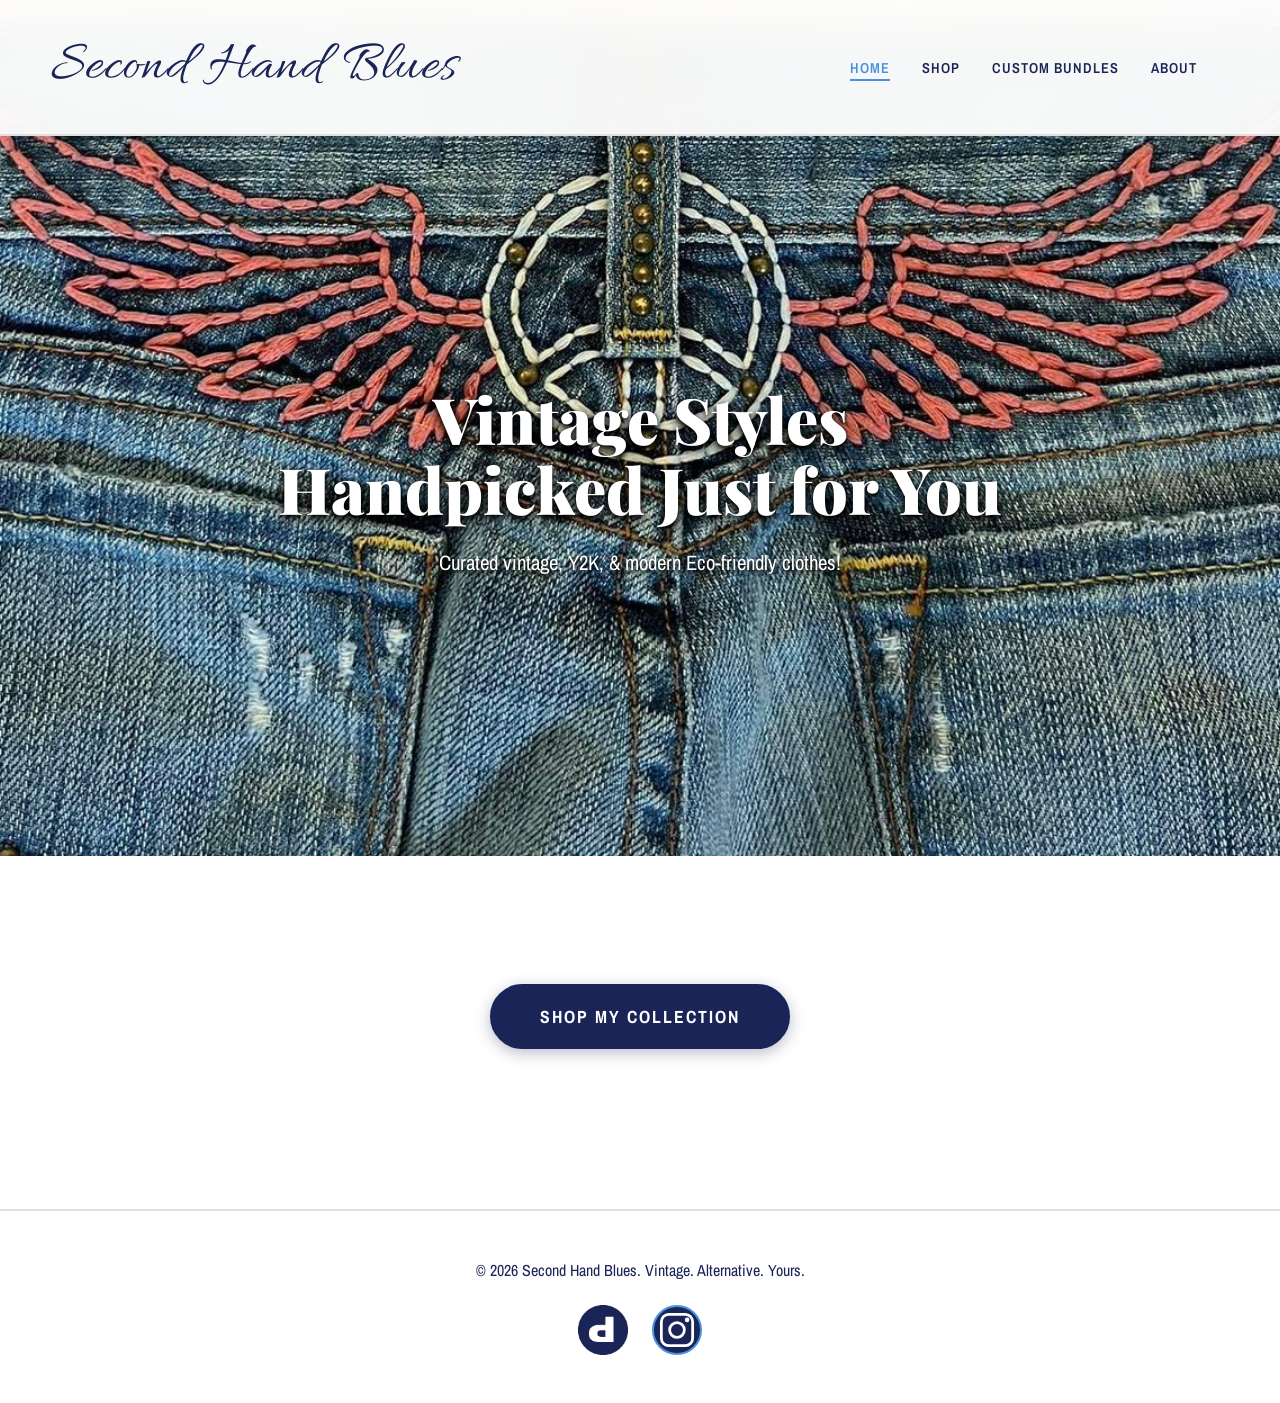
==== index.html @ f8748889 "Add files via upload" ====
<!DOCTYPE html>
<html lang="en">
<head>
    <meta charset="UTF-8">
    <meta name="viewport" content="width=device-width, initial-scale=1.0">
    <title>Second Hand Blues - Vintage Alternative Fashion</title>
    <link rel="preconnect" href="https://fonts.googleapis.com">
    <link rel="preconnect" href="https://fonts.gstatic.com" crossorigin>
    <link href="https://fonts.googleapis.com/css2?family=Playfair+Display:wght@400;700;900&family=Archivo+Narrow:wght@400;500;600&family=Allura&display=swap" rel="stylesheet">
    
    <!-- Shopify Buy Button SDK -->
    <script src="https://sdks.shopifycdn.com/buy-button/latest/buy-button-storefront.min.js"></script>
    
    <style>
        :root {
            --midnight: #0a0e27;
            --deep-blue: #1a2456;
            --electric-blue: #4a90e2;
            --rust: #d4634a;
            --cream: #f5f1e8;
            --silver: #c5c7d0;
            --shadow: rgba(10, 14, 39, 0.4);
        }

        * {
            margin: 0;
            padding: 0;
            box-sizing: border-box;
        }

        body {
            font-family: 'Archivo Narrow', sans-serif;
            background: white;
            color: white;
            overflow-x: hidden;
            position: relative;
        }

        /* Full-page background image */
        body::after {
            content: '';
            position: fixed;
            top: 0;
            left: 0;
            width: 100%;
            height: 100%;
            background-image: url('denim-background.png');
            background-size: cover;
            background-position: center center;
            background-repeat: no-repeat;
            z-index: -2;
        }

        @keyframes float {
            0%, 100% { transform: translate(0, 0); }
            50% { transform: translate(30px, -30px); }
        }

        /* Header */
        header {
            position: relative;
            padding: 2rem 4%;
            border-bottom: 2px solid #e0e0e0;
            background: rgba(255, 255, 255, 0.95);
            backdrop-filter: blur(15px);
            position: sticky;
            top: 0;
            z-index: 1000;
        }

        .header-content {
            max-width: 1400px;
            margin: 0 auto;
            display: flex;
            justify-content: space-between;
            align-items: center;
            gap: 1rem;
        }

        h1 {
            font-family: 'Allura', cursive;
            font-size: 3.5rem;
            font-weight: 400;
            letter-spacing: 1px;
            color: var(--deep-blue);
            animation: fadeInDown 0.8s ease-out;
        }

        h1 a {
            text-decoration: none;
            color: var(--deep-blue);
        }

        @keyframes fadeInDown {
            from {
                opacity: 0;
                transform: translateY(-20px);
            }
            to {
                opacity: 1;
                transform: translateY(0);
            }
        }

        nav {
            display: flex;
            gap: 2rem;
            align-items: center;
        }

        .nav-menu {
            display: flex;
            gap: 2rem;
            list-style: none;
        }

        .nav-menu a {
            color: var(--deep-blue);
            text-decoration: none;
            font-weight: 600;
            text-transform: uppercase;
            letter-spacing: 1px;
            font-size: 0.9rem;
            position: relative;
            transition: color 0.3s ease;
        }

        .nav-menu a::after {
            content: '';
            position: absolute;
            bottom: -4px;
            left: 0;
            width: 0;
            height: 2px;
            background: var(--electric-blue);
            transition: width 0.3s ease;
        }

        .nav-menu a:hover {
            color: var(--electric-blue);
        }

        .nav-menu a:hover::after,
        .nav-menu a.active::after {
            width: 100%;
        }

        .nav-menu a.active {
            color: var(--electric-blue);
        }

        .cart-button {
            background: var(--electric-blue);
            border: none;
            padding: 0.75rem 1.5rem;
            border-radius: 4px;
            color: var(--cream);
            font-weight: 600;
            cursor: pointer;
            position: relative;
            transition: all 0.3s ease;
            font-family: 'Archivo Narrow', sans-serif;
            text-transform: uppercase;
            letter-spacing: 1px;
            font-size: 0.9rem;
        }

        .cart-button:hover {
            background: var(--rust);
            transform: translateY(-2px);
            box-shadow: 0 4px 20px rgba(212, 99, 74, 0.4);
        }

        /* Hero Section */
        .hero {
            padding: 8rem 4%;
            text-align: center;
            position: relative;
            overflow: hidden;
            min-height: 80vh;
            display: flex;
            align-items: center;
            justify-content: center;
        }

        .hero-content {
            position: relative;
            z-index: 1;
            max-width: 800px;
            margin: 0 auto;
        }

        .hero-content *,
        .hero-content h2,
        .hero-content p,
        section.hero *,
        section.hero h2,
        section.hero p,
        #home *,
        #home h2,
        #home p {
            color: white !important;
        }

        .hero h2 {
            font-family: 'Playfair Display', serif;
            font-size: 4rem;
            font-weight: 900;
            line-height: 1.1;
            margin-bottom: 1.5rem;
            animation: fadeInUp 1s ease-out 0.2s both;
            color: white !important;
            text-shadow: 
                0 2px 4px rgba(0, 0, 0, 0.9),
                0 4px 8px rgba(0, 0, 0, 0.7),
                0 8px 16px rgba(0, 0, 0, 0.5);
        }

        .hero p {
            font-size: 1.3rem;
            color: white !important;
            margin-bottom: 2rem;
            animation: fadeInUp 1s ease-out 0.4s both;
            text-shadow: 
                0 2px 4px rgba(0, 0, 0, 0.9),
                0 4px 8px rgba(0, 0, 0, 0.7);
        }

        @keyframes fadeInUp {
            from {
                opacity: 0;
                transform: translateY(30px);
            }
            to {
                opacity: 1;
                transform: translateY(0);
            }
        }

        .depop-link {
            display: inline-block;
            color: var(--electric-blue);
            text-decoration: none;
            font-weight: 600;
            padding: 0.5rem 1rem;
            border: 2px solid var(--electric-blue);
            border-radius: 4px;
            transition: all 0.3s ease;
            animation: fadeInUp 1s ease-out 0.6s both;
        }

        .depop-link:hover {
            background: var(--electric-blue);
            color: var(--midnight);
            transform: scale(1.05);
        }

        /* Shop Collection Button */
        .shop-collection-btn {
            display: inline-block;
            margin-top: 2rem;
            padding: 1.2rem 3rem;
            background: var(--deep-blue);
            color: white !important;
            text-decoration: none;
            font-weight: 700;
            font-size: 1.1rem;
            text-transform: uppercase;
            letter-spacing: 2px;
            border-radius: 50px;
            transition: all 0.4s ease;
            box-shadow: 0 4px 15px rgba(26, 36, 86, 0.3);
            border: 2px solid var(--deep-blue);
        }

        .shop-collection-btn:hover {
            background: var(--rust);
            border-color: var(--rust);
            transform: translateY(-5px) scale(1.05);
            box-shadow: 0 8px 25px rgba(212, 99, 74, 0.5);
            color: white !important;
        }

        .shop-collection-btn:active {
            transform: translateY(-2px) scale(1.02);
        }

        /* CTA Scroll Section */
        .cta-scroll-section {
            background: white;
            padding: 6rem 4%;
            text-align: center;
            color: var(--deep-blue);
            position: relative;
            z-index: 2;
        }

        .cta-scroll-section * {
            color: var(--deep-blue);
        }

        .cta-scroll-content {
            max-width: 800px;
            margin: 0 auto;
        }

        .cta-scroll-section h3 {
            font-family: 'Playfair Display', serif;
            font-size: 2.5rem;
            font-weight: 700;
            color: var(--deep-blue);
            margin-bottom: 2rem;
        }

        /* Social Media Icons */
        .social-icons {
            display: flex;
            gap: 1.5rem;
            justify-content: center;
            align-items: center;
            margin-top: 1.5rem;
        }

        .social-icon {
            width: 50px;
            height: 50px;
            display: flex;
            align-items: center;
            justify-content: center;
            background: var(--deep-blue);
            border-radius: 50%;
            transition: all 0.3s ease;
            border: 2px solid var(--electric-blue);
        }

        .social-icon.depop-icon {
            background: transparent;
            border: none;
        }

        .social-icon:hover {
            background: var(--electric-blue);
            transform: translateY(-5px) scale(1.1);
            box-shadow: 0 8px 20px rgba(74, 144, 226, 0.4);
        }

        .social-icon.depop-icon:hover {
            background: transparent;
            transform: translateY(-5px) scale(1.1);
        }

        .social-icon img {
            width: 28px;
            height: 28px;
            object-fit: contain;
        }

        /* Products Section */
        .products-section {
            padding: 4rem 4%;
            max-width: 1400px;
            margin: 0 auto;
        }

        .section-title {
            font-family: 'Playfair Display', serif;
            font-size: 2.5rem;
            font-weight: 700;
            margin-bottom: 3rem;
            text-align: center;
            color: var(--cream);
        }

        .products-grid {
            display: grid;
            grid-template-columns: repeat(auto-fill, minmax(280px, 1fr));
            gap: 2rem;
        }

        #shopify-products-container {
            display: grid;
            grid-template-columns: repeat(auto-fill, minmax(280px, 1fr));
            gap: 2rem;
        }

        /* Shopify component styling overrides */
        .shopify-buy__product {
            background: var(--deep-blue) !important;
            border-radius: 8px !important;
            overflow: hidden !important;
            transition: all 0.4s cubic-bezier(0.4, 0, 0.2, 1) !important;
            border: 1px solid rgba(74, 144, 226, 0.2) !important;
            padding: 0 !important;
        }

        .shopify-buy__product:hover {
            transform: translateY(-8px) !important;
            box-shadow: 0 12px 40px var(--shadow) !important;
            border-color: var(--electric-blue) !important;
        }

        .shopify-buy__product__variant-img {
            border-radius: 0 !important;
        }

        .shopify-buy__product__title {
            font-family: 'Playfair Display', serif !important;
            font-size: 1.3rem !important;
            font-weight: 700 !important;
            color: var(--cream) !important;
        }

        .shopify-buy__product__price {
            font-size: 1.5rem !important;
            font-weight: 700 !important;
            color: var(--electric-blue) !important;
        }

        .shopify-buy__btn {
            background: var(--rust) !important;
            color: var(--cream) !important;
            font-family: 'Archivo Narrow', sans-serif !important;
            text-transform: uppercase !important;
            letter-spacing: 0.5px !important;
            font-weight: 600 !important;
            border-radius: 4px !important;
            transition: all 0.3s ease !important;
        }

        .shopify-buy__btn:hover {
            background: var(--electric-blue) !important;
            transform: scale(1.05) !important;
        }

        .shopify-buy__cart-toggle {
            background: var(--electric-blue) !important;
            border-radius: 4px !important;
        }

        .shopify-buy__cart-toggle:hover {
            background: var(--rust) !important;
        }

        /* Loading state */
        .loading {
            text-align: center;
            padding: 4rem 2rem;
            color: var(--silver);
        }

        .loading-spinner {
            width: 50px;
            height: 50px;
            border: 4px solid var(--deep-blue);
            border-top-color: var(--electric-blue);
            border-radius: 50%;
            animation: spin 1s linear infinite;
            margin: 0 auto 1rem;
        }

        @keyframes spin {
            to { transform: rotate(360deg); }
        }

        /* Setup Instructions */
        .setup-instructions {
            max-width: 800px;
            margin: 4rem auto;
            padding: 3rem;
            background: var(--deep-blue);
            border-radius: 12px;
            border: 2px solid var(--electric-blue);
        }

        .setup-instructions h3 {
            font-family: 'Playfair Display', serif;
            font-size: 2rem;
            margin-bottom: 1.5rem;
            color: var(--electric-blue);
        }

        .setup-instructions ol {
            margin-left: 1.5rem;
            line-height: 1.8;
        }

        .setup-instructions li {
            margin-bottom: 1rem;
            color: var(--silver);
        }

        .setup-instructions code {
            background: var(--midnight);
            padding: 0.25rem 0.5rem;
            border-radius: 4px;
            color: var(--electric-blue);
            font-family: monospace;
        }

        .setup-instructions strong {
            color: var(--cream);
        }

        .setup-instructions a {
            color: var(--electric-blue);
            text-decoration: none;
            border-bottom: 1px solid var(--electric-blue);
        }

        .setup-instructions a:hover {
            color: var(--rust);
            border-bottom-color: var(--rust);
        }

        /* Footer */
        footer {
            padding: 3rem 4%;
            border-top: 2px solid #e0e0e0;
            text-align: center;
            color: var(--deep-blue);
            margin-top: 4rem;
            background: white;
        }

        footer * {
            color: var(--deep-blue);
        }

        footer p {
            margin-bottom: 1rem;
        }

        footer a {
            color: var(--electric-blue);
            text-decoration: none;
            transition: color 0.3s ease;
        }

        footer a:hover {
            color: var(--rust);
        }

        /* Responsive */
        @media (max-width: 768px) {
            h1 {
                font-size: 1.8rem;
            }

            .hero h2 {
                font-size: 2.5rem;
            }

            .hero p {
                font-size: 1.1rem;
            }

            .header-content {
                flex-wrap: wrap;
            }

            nav {
                gap: 1rem;
                width: 100%;
                justify-content: space-between;
                margin-top: 1rem;
            }

            .nav-menu {
                gap: 1.5rem;
                font-size: 0.85rem;
            }

            /* Adjust background for mobile to keep jeans centered */
            body::after {
                background-position: center center;
            }

            .products-grid,
            #shopify-products-container {
                grid-template-columns: repeat(auto-fill, minmax(250px, 1fr));
                gap: 1.5rem;
            }

            .setup-instructions {
                padding: 2rem;
            }
        }
    </style>
</head>
<body>
    <!-- Header -->
    <header>
        <div class="header-content">
            <h1><a href="index.html">Second Hand Blues</a></h1>
            <nav>
                <ul class="nav-menu">
                    <li><a href="index.html" class="active">Home</a></li>
                    <li><a href="shop.html">Shop</a></li>
                    <li><a href="bundles.html">Custom Bundles</a></li>
                    <li><a href="about.html">About</a></li>
                </ul>
                <!-- Shopify cart will be inserted here -->
                <div id="shopify-cart"></div>
            </nav>
        </div>
    </header>

    <!-- Hero Section -->
    <section class="hero" id="home" style="color: white !important;">
        <div class="hero-content" style="color: white !important;">
            <h2 style="color: white !important;">Vintage Styles<br>Handpicked Just for You</h2>
            <p style="color: white !important;">Curated vintage, Y2K, & modern Eco-friendly clothes!</p>
        </div>
    </section>

    <!-- Call to Action Section -->
    <section class="cta-scroll-section">
        <div class="cta-scroll-content">
            <a href="shop.html" class="shop-collection-btn">Shop My Collection</a>
        </div>
    </section>

    <!-- Footer -->
    <footer>
        <p>&copy; 2026 Second Hand Blues. Vintage. Alternative. Yours.</p>
        <div class="social-icons">
            <a href="https://www.depop.com/secondhandblues/" target="_blank" class="social-icon depop-icon" title="Follow us on Depop">
                <img src="depop-logo-navy.png" alt="Depop" style="width: 50px; height: 50px;">
            </a>
            <a href="https://www.instagram.com/secondhandblues/" target="_blank" class="social-icon" title="Follow us on Instagram">
                <svg viewBox="0 0 50 50" fill="none" xmlns="http://www.w3.org/2000/svg" style="width: 50px; height: 50px;">
                    <rect x="8" y="8" width="34" height="34" rx="8" stroke="white" stroke-width="3" fill="none"/>
                    <circle cx="25" cy="25" r="8" stroke="white" stroke-width="3" fill="none"/>
                    <circle cx="36" cy="14" r="2.5" fill="white"/>
                </svg>
            </a>
        </div>
    </footer>

    <script>
        /*
         * SHOPIFY CONFIGURATION
         * Replace these values with your actual Shopify store details
         */
        const SHOPIFY_CONFIG = {
            domain: 'your-store.myshopify.com', // Replace with your Shopify domain
            storefrontAccessToken: 'your-storefront-access-token-here', // Replace with your token
            
            // Optional: Specify product IDs to display (leave empty to show all products)
            productIds: [
                // Add your Shopify product IDs here, for example:
                // 'gid://shopify/Product/1234567890',
                // 'gid://shopify/Product/0987654321',
            ],
            
            // Optional: Collection ID to display products from a specific collection
            collectionId: null, // e.g., 'gid://shopify/Collection/123456789'
        };

        // Initialize Shopify Buy Button
        function initializeShopify() {
            // Check if configuration is set
            if (SHOPIFY_CONFIG.domain === 'your-store.myshopify.com') {
                console.log('⚠️ Shopify not configured yet. Please update SHOPIFY_CONFIG with your store details.');
                return;
            }

            var client = ShopifyBuy.buildClient({
                domain: SHOPIFY_CONFIG.domain,
                storefrontAccessToken: SHOPIFY_CONFIG.storefrontAccessToken,
            });

            var ui = ShopifyBuy.UI.init(client);

            // Show products section, hide setup instructions
            document.getElementById('shop').style.display = 'block';
            document.querySelector('.setup-instructions').parentElement.style.display = 'none';

            // Load products
            if (SHOPIFY_CONFIG.productIds.length > 0) {
                // Load specific products
                SHOPIFY_CONFIG.productIds.forEach(productId => {
                    ui.createComponent('product', {
                        id: productId,
                        node: document.getElementById('shopify-products-container'),
                        options: {
                            product: {
                                styles: {
                                    product: {
                                        '@media (min-width: 601px)': {
                                            'max-width': 'calc(25% - 20px)',
                                            'margin-left': '20px',
                                            'margin-bottom': '50px',
                                            'width': 'calc(25% - 20px)',
                                        },
                                        'text-align': 'left',
                                    },
                                },
                                text: {
                                    button: 'Add to Cart',
                                },
                            },
                            cart: {
                                styles: {
                                    button: {
                                        'background-color': '#4a90e2',
                                        ':hover': {
                                            'background-color': '#d4634a',
                                        },
                                    },
                                },
                            },
                        },
                    });
                });
            } else if (SHOPIFY_CONFIG.collectionId) {
                // Load collection
                ui.createComponent('collection', {
                    id: SHOPIFY_CONFIG.collectionId,
                    node: document.getElementById('shopify-products-container'),
                    options: {
                        product: {
                            styles: {
                                product: {
                                    '@media (min-width: 601px)': {
                                        'max-width': 'calc(25% - 20px)',
                                        'margin-left': '20px',
                                        'margin-bottom': '50px',
                                    },
                                },
                            },
                            text: {
                                button: 'Add to Cart',
                            },
                        },
                    },
                });
            } else {
                // Load all products (requires GraphQL query - this is a simplified version)
                console.log('💡 To load all products, specify productIds or collectionId in SHOPIFY_CONFIG');
                document.getElementById('shopify-products-container').innerHTML = `
                    <div class="loading">
                        <p>Please configure productIds or collectionId to display products</p>
                    </div>
                `;
            }

            // Create cart
            ui.createComponent('cart', {
                node: document.getElementById('shopify-cart'),
                options: {
                    cart: {
                        styles: {
                            button: {
                                'background-color': '#4a90e2',
                                ':hover': {
                                    'background-color': '#d4634a',
                                },
                            },
                        },
                    },
                },
            });
        }

        // Initialize on page load
        if (typeof ShopifyBuy !== 'undefined') {
            initializeShopify();
        } else {
            console.error('Shopify Buy Button SDK failed to load');
        }
    </script>
</body>
</html>
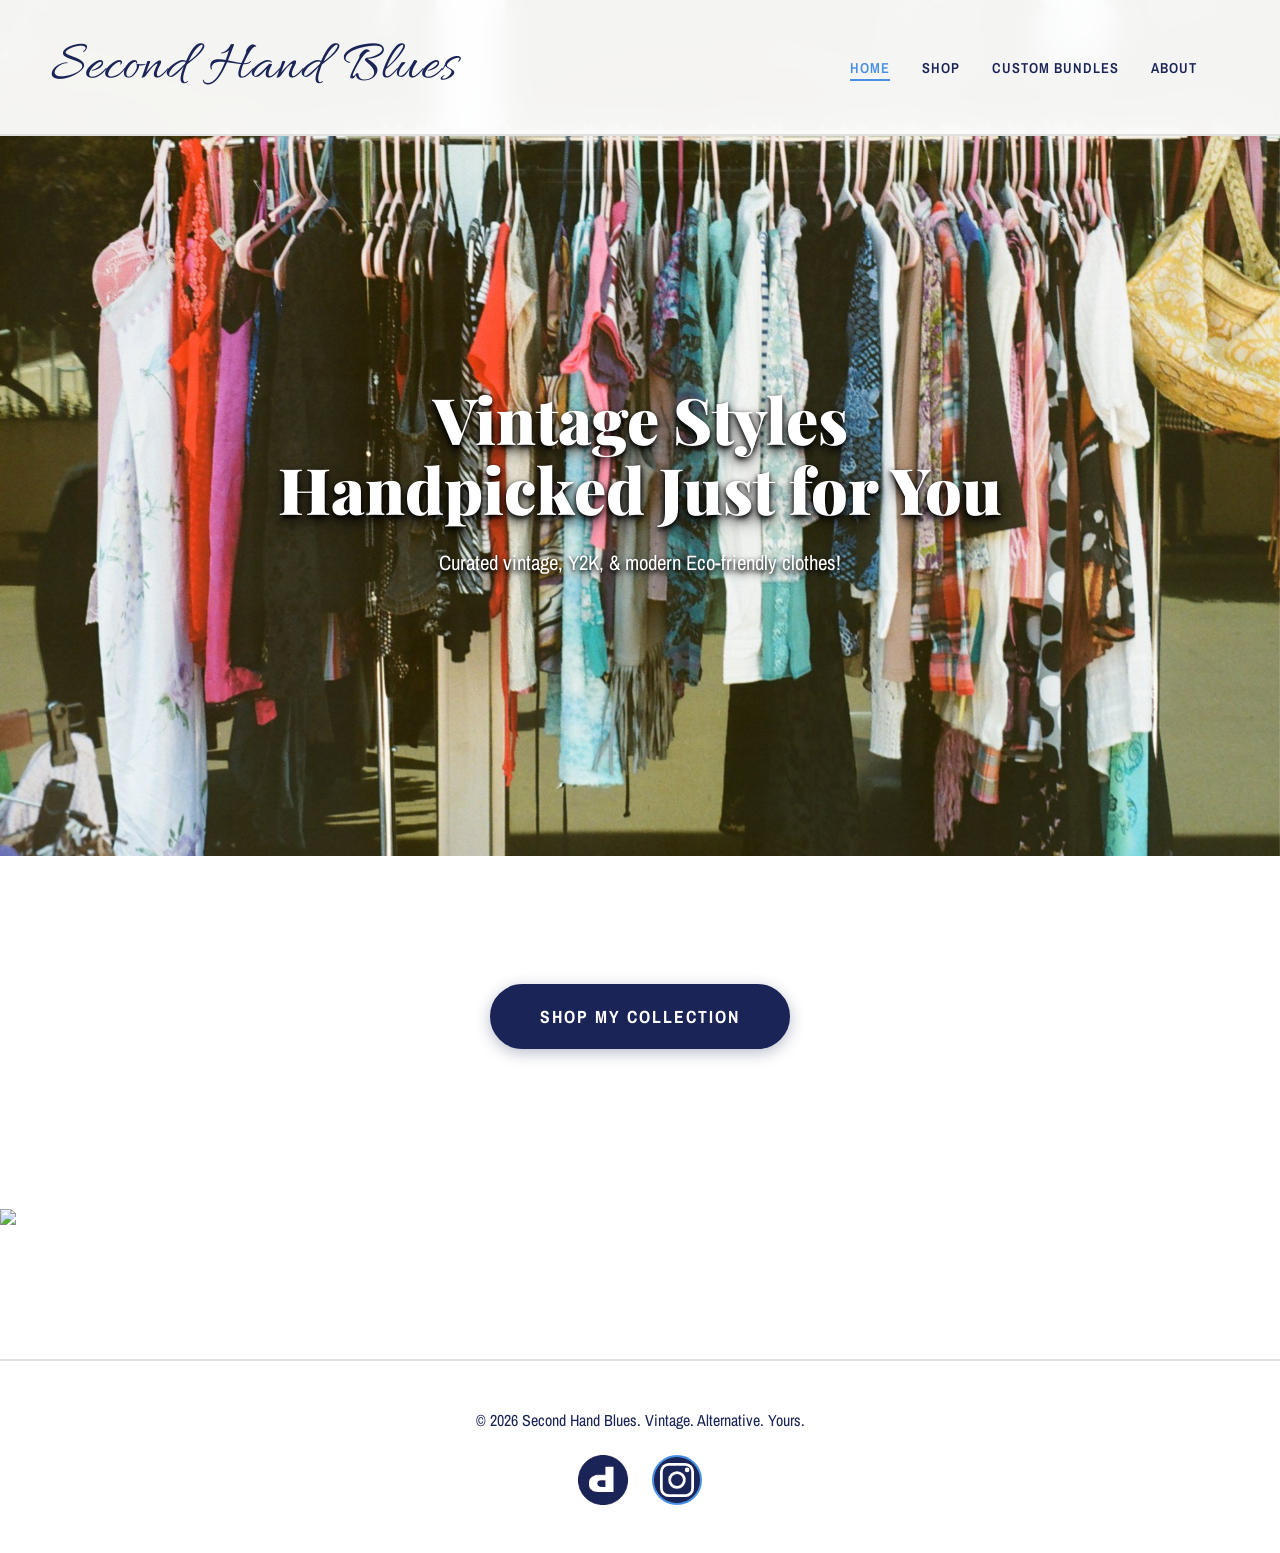
==== commit 7d77164f: "Add files via upload" ====
--- a/index.html
+++ b/index.html
@@ -44,7 +44,7 @@
             left: 0;
             width: 100%;
             height: 100%;
-            background-image: url('denim-background.png');
+            background-image: url('clothing-rack.jpg');
             background-size: cover;
             background-position: center center;
             background-repeat: no-repeat;
@@ -460,6 +460,20 @@
 
         @keyframes spin {
             to { transform: rotate(360deg); }
+        }
+
+        /* Clothing Rack Section */
+        .clothing-rack-section {
+            padding: 4rem 0;
+            max-width: 1400px;
+            margin: 0 auto;
+        }
+
+        .clothing-rack-image {
+            width: 100%;
+            height: auto;
+            display: block;
+            border-radius: 0;
         }
 
         /* Setup Instructions */
@@ -618,6 +632,11 @@
         <div class="cta-scroll-content">
             <a href="shop.html" class="shop-collection-btn">Shop My Collection</a>
         </div>
+    </section>
+
+    <!-- Clothing Rack Section -->
+    <section class="clothing-rack-section">
+        <img src="new-hero-image.jpg" alt="Second Hand Blues collection" class="clothing-rack-image">
     </section>
 
     <!-- Footer -->
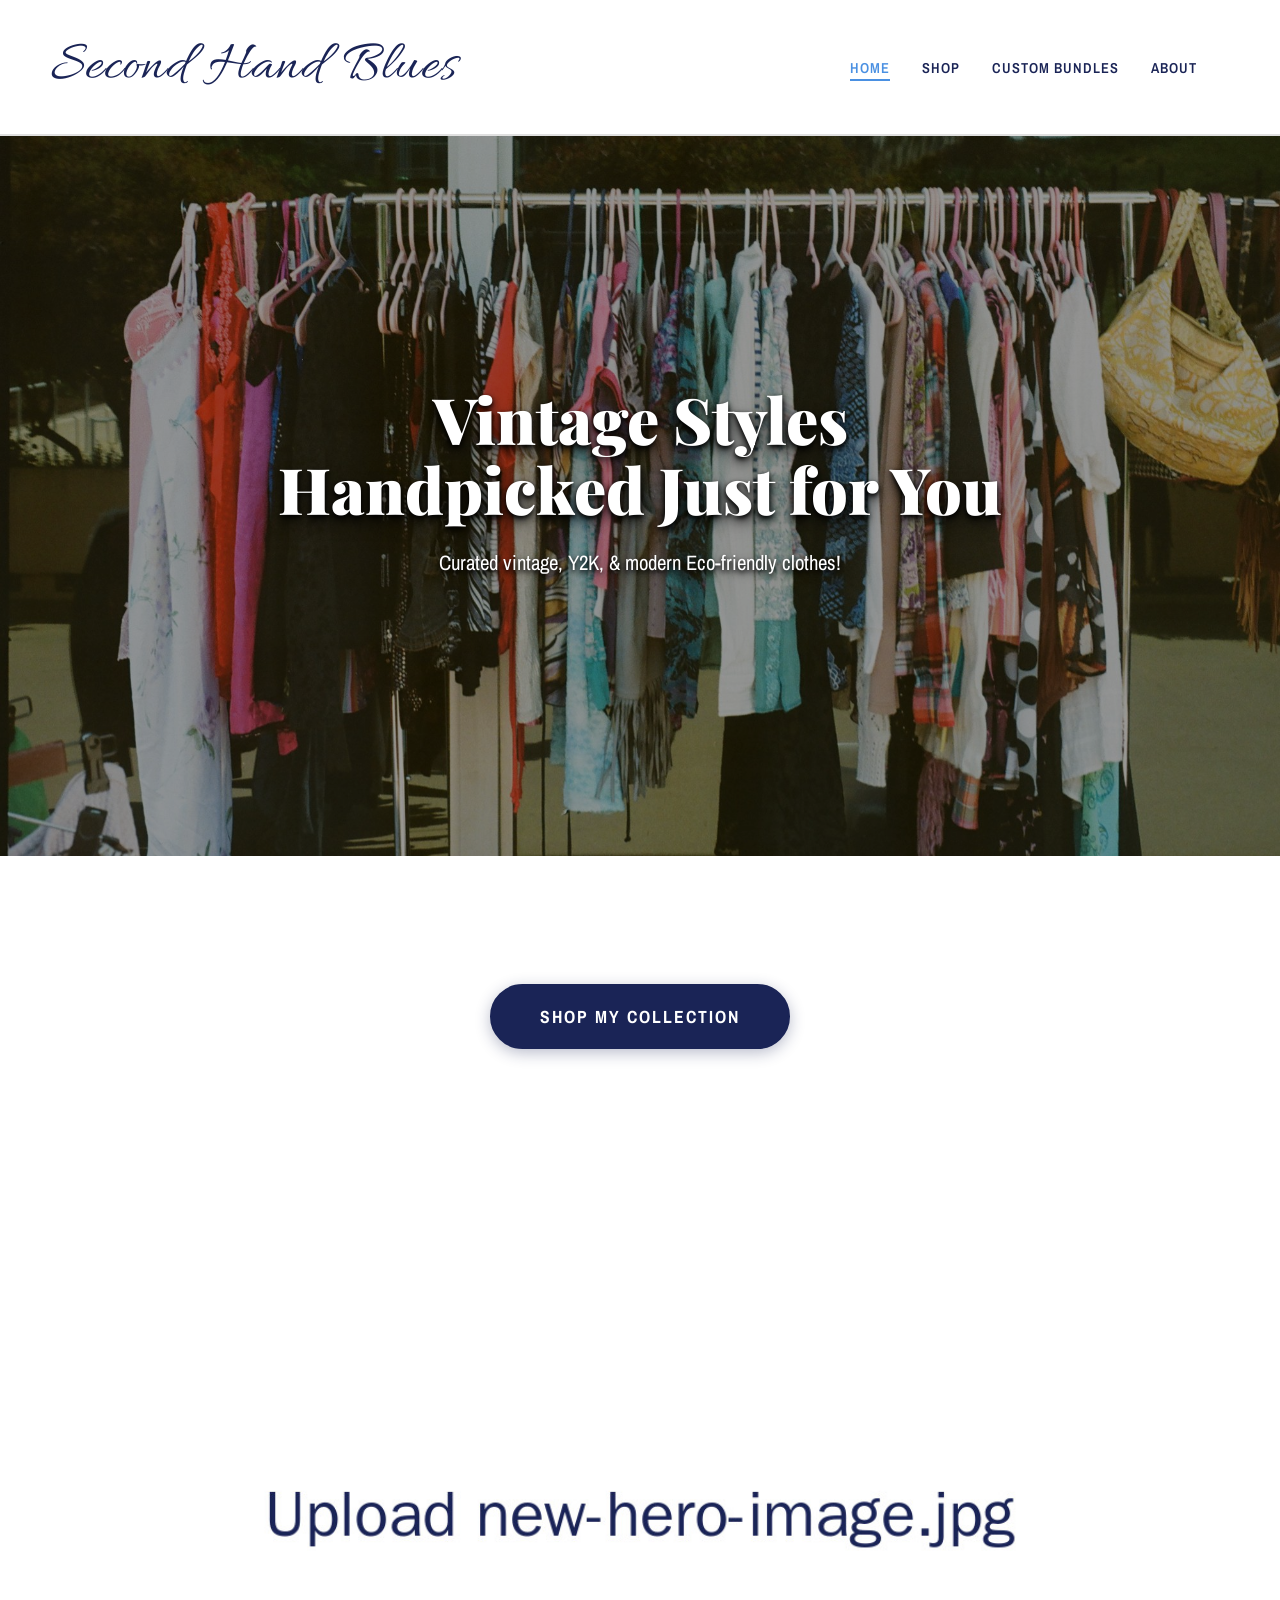
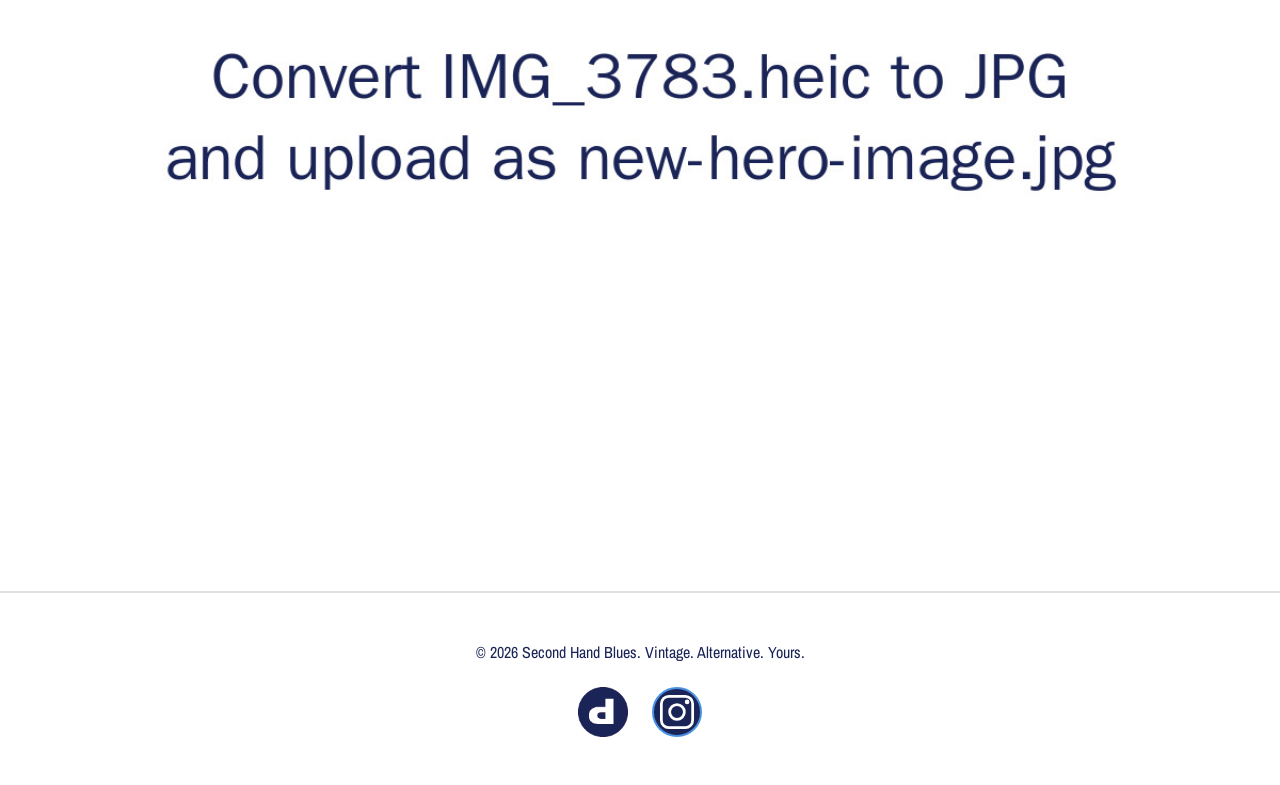
==== commit 567a7164: "Add files via upload" ====
--- a/index.html
+++ b/index.html
@@ -36,21 +36,6 @@
             position: relative;
         }
 
-        /* Full-page background image */
-        body::after {
-            content: '';
-            position: fixed;
-            top: 0;
-            left: 0;
-            width: 100%;
-            height: 100%;
-            background-image: url('clothing-rack.jpg');
-            background-size: cover;
-            background-position: center center;
-            background-repeat: no-repeat;
-            z-index: -2;
-        }
-
         @keyframes float {
             0%, 100% { transform: translate(0, 0); }
             50% { transform: translate(30px, -30px); }
@@ -181,6 +166,21 @@
             display: flex;
             align-items: center;
             justify-content: center;
+            background-image: url('clothing-rack.jpg');
+            background-size: cover;
+            background-position: center;
+            background-repeat: no-repeat;
+        }
+
+        .hero::before {
+            content: '';
+            position: absolute;
+            top: 0;
+            left: 0;
+            right: 0;
+            bottom: 0;
+            background: rgba(0, 0, 0, 0.4);
+            z-index: 0;
         }
 
         .hero-content {
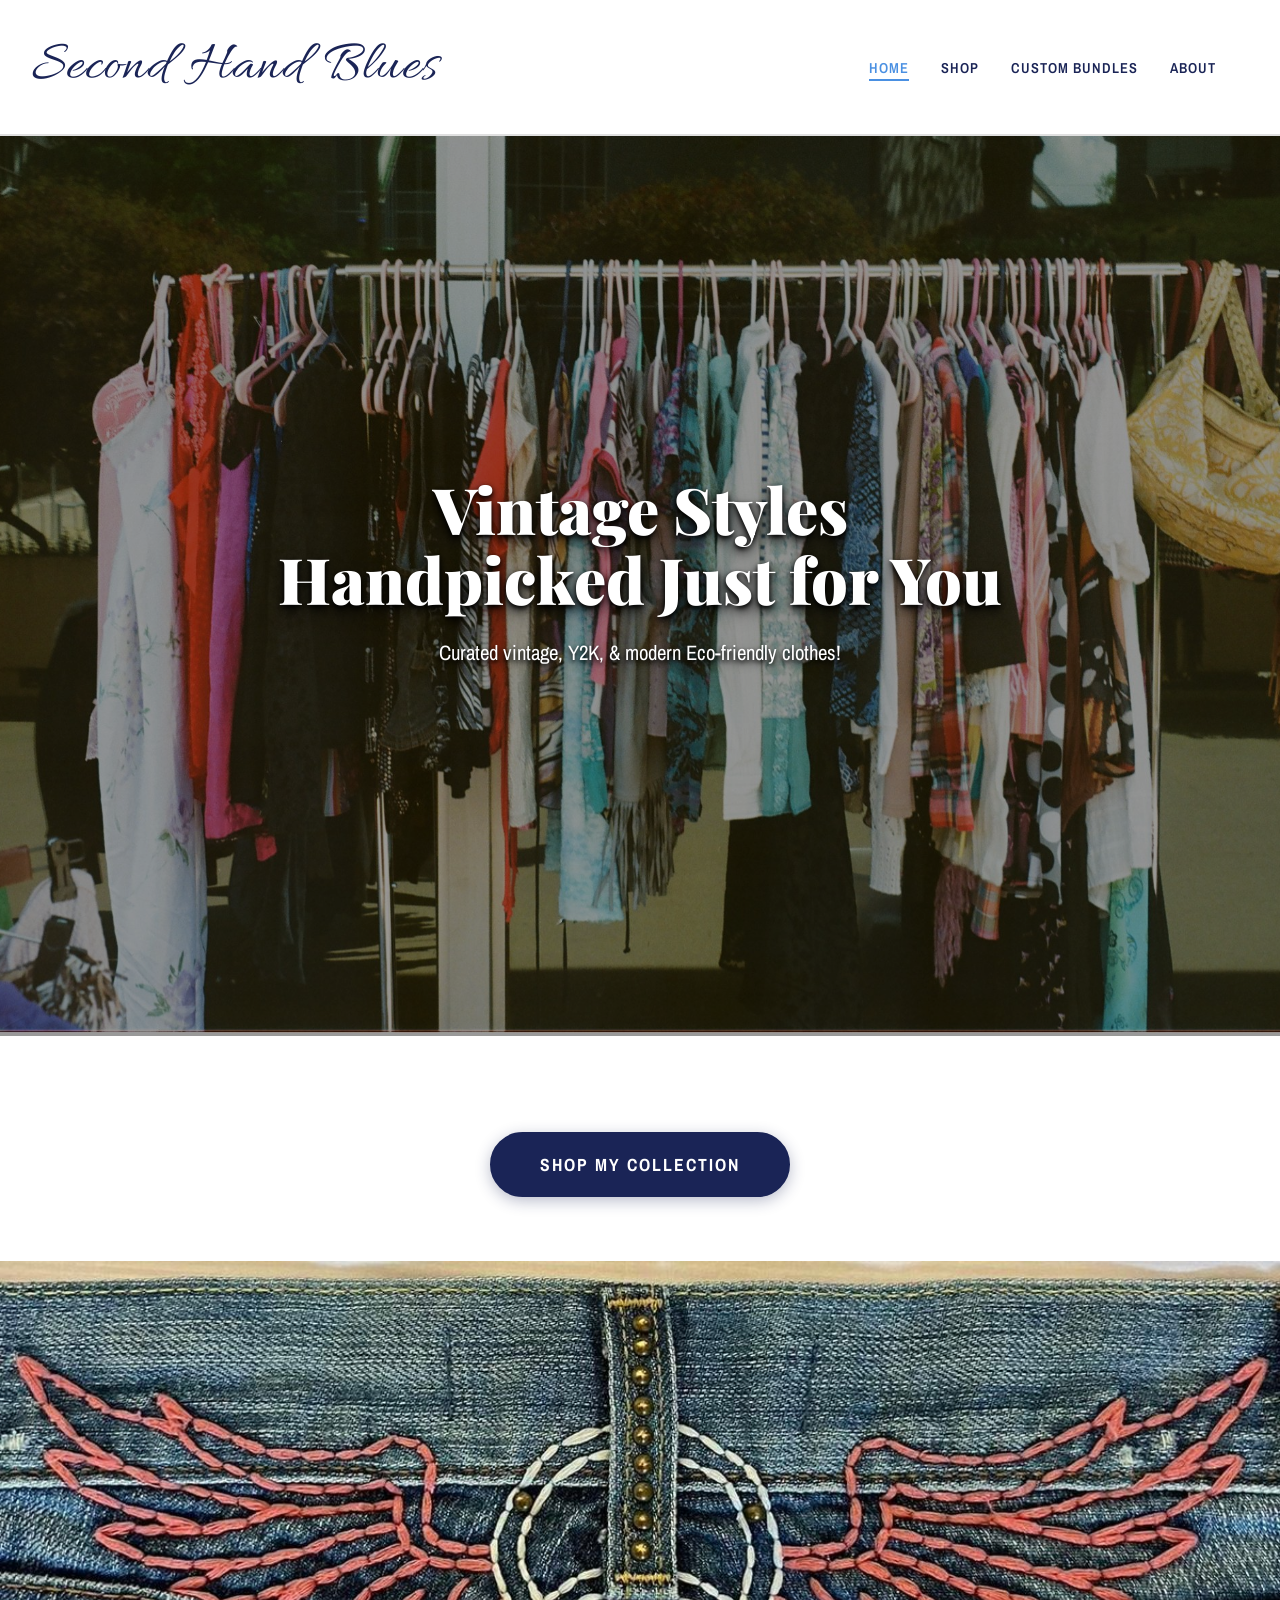
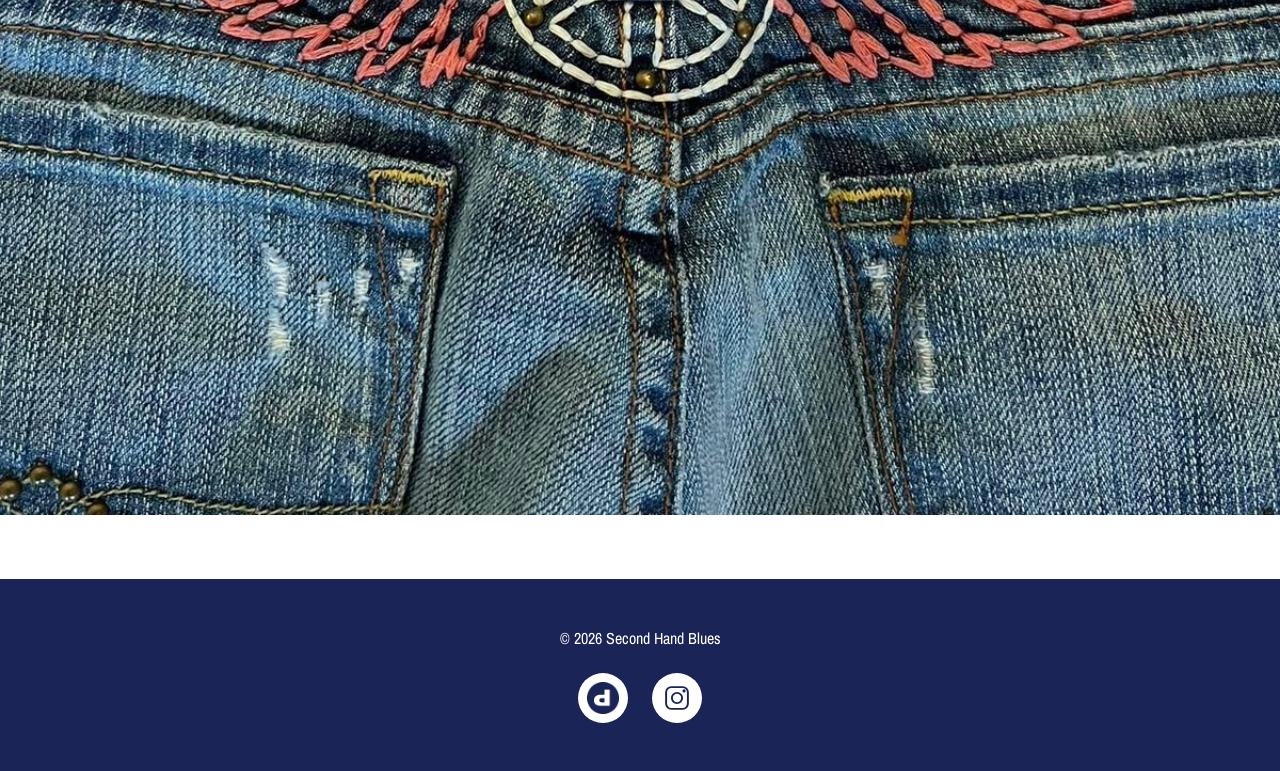
==== commit 133629f1: "Add files via upload" ====
--- a/index.html
+++ b/index.html
@@ -44,7 +44,7 @@
         /* Header */
         header {
             position: relative;
-            padding: 2rem 4%;
+            padding: 2rem 2rem;
             border-bottom: 2px solid #e0e0e0;
             background: rgba(255, 255, 255, 0.95);
             backdrop-filter: blur(15px);
@@ -158,17 +158,19 @@
 
         /* Hero Section */
         .hero {
-            padding: 8rem 4%;
+            padding: 0;
+            margin: 0;
             text-align: center;
             position: relative;
             overflow: hidden;
-            min-height: 80vh;
+            min-height: 100vh;
+            width: 100%;
             display: flex;
             align-items: center;
             justify-content: center;
             background-image: url('clothing-rack.jpg');
             background-size: cover;
-            background-position: center;
+            background-position: center bottom;
             background-repeat: no-repeat;
         }
 
@@ -186,8 +188,9 @@
         .hero-content {
             position: relative;
             z-index: 1;
-            max-width: 800px;
-            margin: 0 auto;
+            width: 100%;
+            margin: 0;
+            padding: 2rem;
         }
 
         .hero-content *,
@@ -288,7 +291,8 @@
         /* CTA Scroll Section */
         .cta-scroll-section {
             background: white;
-            padding: 6rem 4%;
+            padding: 4rem 2rem;
+            margin: 0;
             text-align: center;
             color: var(--deep-blue);
             position: relative;
@@ -322,23 +326,28 @@
         }
 
         .social-icon {
+            transition: transform 0.3s ease;
+            display: inline-flex;
+        }
+
+        .social-icon:hover {
+            transform: translateY(-3px);
+        }
+
+        .icon-circle {
             width: 50px;
             height: 50px;
+            border-radius: 50%;
+            background: white;
             display: flex;
             align-items: center;
             justify-content: center;
-            background: var(--deep-blue);
-            border-radius: 50%;
-            transition: all 0.3s ease;
-            border: 2px solid var(--electric-blue);
-        }
-
-        .social-icon.depop-icon {
-            background: transparent;
-            border: none;
-        }
-
-        .social-icon:hover {
+            transition: background 0.3s ease;
+        }
+
+        .icon-circle:hover {
+            background: #e0e0e0;
+        }
             background: var(--electric-blue);
             transform: translateY(-5px) scale(1.1);
             box-shadow: 0 8px 20px rgba(74, 144, 226, 0.4);
@@ -464,7 +473,7 @@
 
         /* Clothing Rack Section */
         .clothing-rack-section {
-            padding: 4rem 0;
+            padding: 0;
             max-width: 1400px;
             margin: 0 auto;
         }
@@ -474,6 +483,7 @@
             height: auto;
             display: block;
             border-radius: 0;
+            margin: 0;
         }
 
         /* Setup Instructions */
@@ -529,15 +539,15 @@
         /* Footer */
         footer {
             padding: 3rem 4%;
-            border-top: 2px solid #e0e0e0;
+            border-top: none;
             text-align: center;
-            color: var(--deep-blue);
+            color: white;
             margin-top: 4rem;
-            background: white;
+            background: var(--deep-blue);
         }
 
         footer * {
-            color: var(--deep-blue);
+            color: white;
         }
 
         footer p {
@@ -545,13 +555,51 @@
         }
 
         footer a {
-            color: var(--electric-blue);
+            color: white;
             text-decoration: none;
             transition: color 0.3s ease;
         }
 
         footer a:hover {
-            color: var(--rust);
+            color: white;
+        }
+
+        .social-icons {
+            display: flex;
+            gap: 1.5rem;
+            justify-content: center;
+            align-items: center;
+            margin-top: 1.5rem;
+        }
+
+        .social-icon {
+            transition: transform 0.3s ease;
+            display: inline-flex;
+        }
+
+        .social-icon:hover {
+            transform: translateY(-3px);
+        }
+
+        .icon-circle {
+            width: 50px;
+            height: 50px;
+            border-radius: 50%;
+            background: white;
+            display: flex;
+            align-items: center;
+            justify-content: center;
+            transition: background 0.3s ease;
+        }
+
+        .icon-circle:hover {
+            background: #e0e0e0;
+        }
+
+        .icon-circle img,
+        .icon-circle svg {
+            width: 32px !important;
+            height: 32px !important;
         }
 
         /* Responsive */
@@ -636,22 +684,26 @@
 
     <!-- Clothing Rack Section -->
     <section class="clothing-rack-section">
-        <img src="new-hero-image.jpg" alt="Second Hand Blues collection" class="clothing-rack-image">
+        <img src="denim-background.png" alt="Embroidered denim with peace sign" class="clothing-rack-image">
     </section>
 
     <!-- Footer -->
     <footer>
-        <p>&copy; 2026 Second Hand Blues. Vintage. Alternative. Yours.</p>
+        <p>&copy; 2026 Second Hand Blues</p>
         <div class="social-icons">
             <a href="https://www.depop.com/secondhandblues/" target="_blank" class="social-icon depop-icon" title="Follow us on Depop">
-                <img src="depop-logo-navy.png" alt="Depop" style="width: 50px; height: 50px;">
+                <div class="icon-circle">
+                    <img src="depop-logo-navy.png" alt="Depop">
+                </div>
             </a>
             <a href="https://www.instagram.com/secondhandblues/" target="_blank" class="social-icon" title="Follow us on Instagram">
-                <svg viewBox="0 0 50 50" fill="none" xmlns="http://www.w3.org/2000/svg" style="width: 50px; height: 50px;">
-                    <rect x="8" y="8" width="34" height="34" rx="8" stroke="white" stroke-width="3" fill="none"/>
-                    <circle cx="25" cy="25" r="8" stroke="white" stroke-width="3" fill="none"/>
-                    <circle cx="36" cy="14" r="2.5" fill="white"/>
-                </svg>
+                <div class="icon-circle">
+                    <svg viewBox="0 0 50 50" fill="none" xmlns="http://www.w3.org/2000/svg">
+                        <rect x="8" y="8" width="34" height="34" rx="8" stroke="#1a2456" stroke-width="3" fill="none"/>
+                        <circle cx="25" cy="25" r="8" stroke="#1a2456" stroke-width="3" fill="none"/>
+                        <circle cx="36" cy="14" r="2.5" fill="#1a2456"/>
+                    </svg>
+                </div>
             </a>
         </div>
     </footer>
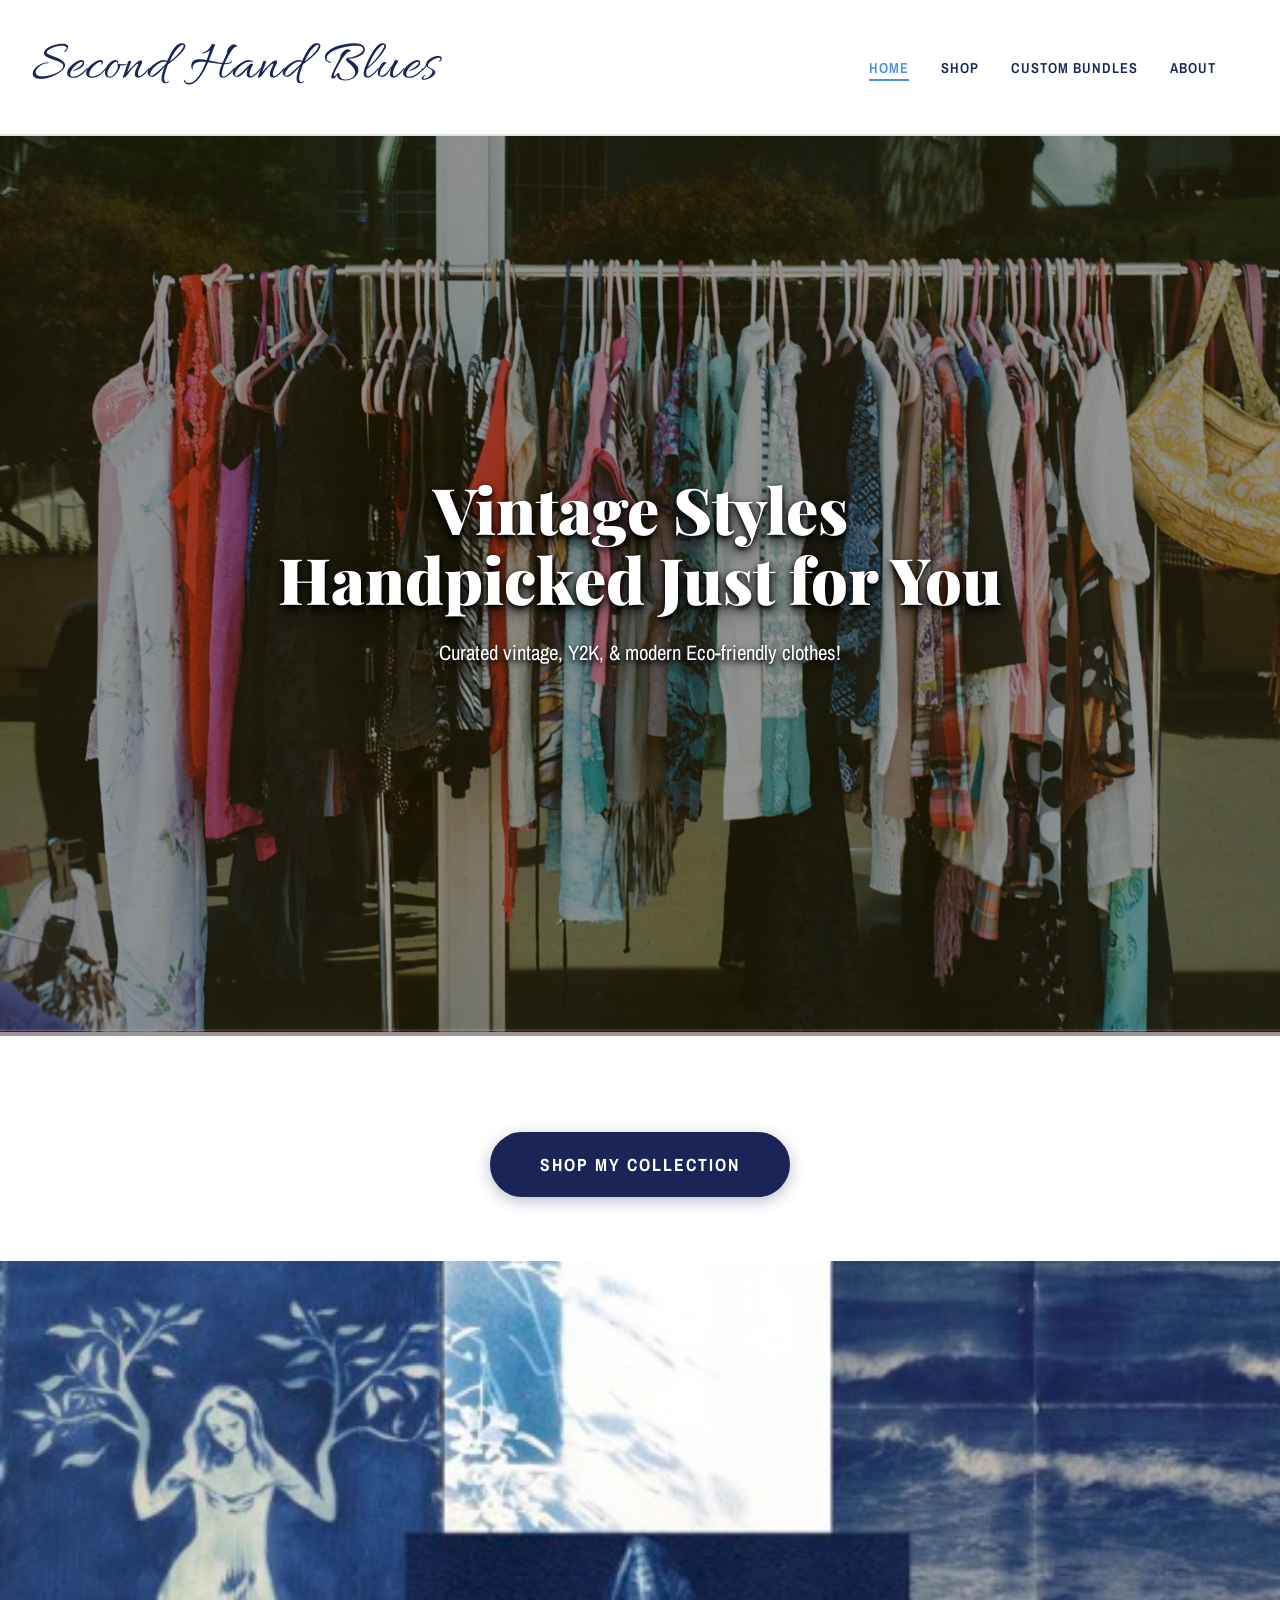
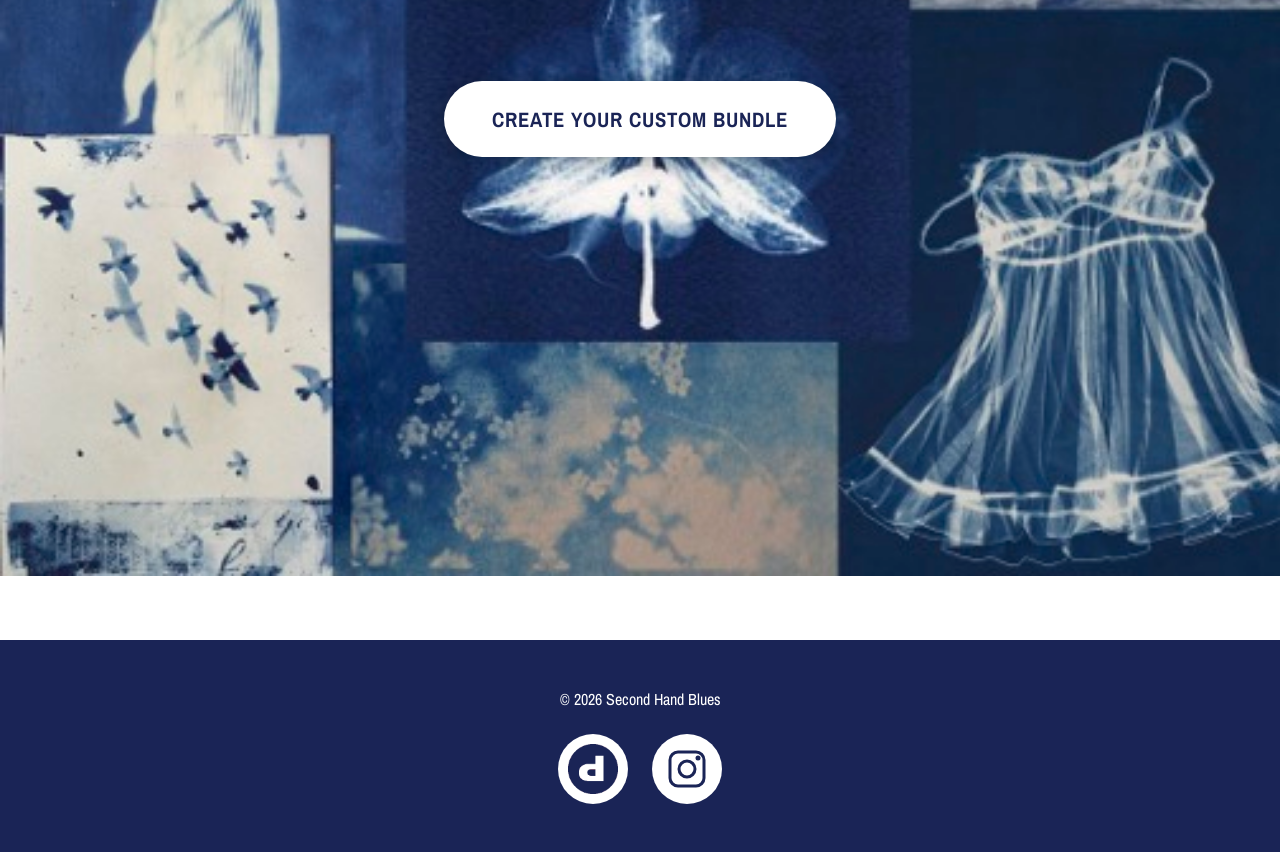
==== commit 750f9cc5: "Add files via upload" ====
--- a/index.html
+++ b/index.html
@@ -335,8 +335,8 @@
         }
 
         .icon-circle {
-            width: 50px;
-            height: 50px;
+            width: 70px;
+            height: 70px;
             border-radius: 50%;
             background: white;
             display: flex;
@@ -458,8 +458,8 @@
         }
 
         .loading-spinner {
-            width: 50px;
-            height: 50px;
+            width: 70px;
+            height: 70px;
             border: 4px solid var(--deep-blue);
             border-top-color: var(--electric-blue);
             border-radius: 50%;
@@ -474,8 +474,9 @@
         /* Clothing Rack Section */
         .clothing-rack-section {
             padding: 0;
-            max-width: 1400px;
-            margin: 0 auto;
+            max-width: 100%;
+            margin: 0;
+            position: relative;
         }
 
         .clothing-rack-image {
@@ -484,6 +485,32 @@
             display: block;
             border-radius: 0;
             margin: 0;
+        }
+
+        .bundle-overlay-btn {
+            position: absolute;
+            top: 50%;
+            left: 50%;
+            transform: translate(-50%, -50%);
+            padding: 1.5rem 3rem;
+            background: white;
+            color: var(--deep-blue);
+            text-decoration: none;
+            font-weight: 700;
+            font-size: 1.3rem;
+            text-transform: uppercase;
+            letter-spacing: 1px;
+            border-radius: 50px;
+            transition: all 0.3s ease;
+            box-shadow: 0 4px 20px rgba(0, 0, 0, 0.3);
+            z-index: 10;
+        }
+
+        .bundle-overlay-btn:hover {
+            background: var(--electric-blue);
+            color: white;
+            transform: translate(-50%, -50%) translateY(-3px);
+            box-shadow: 0 6px 30px rgba(74, 144, 226, 0.5);
         }
 
         /* Setup Instructions */
@@ -582,8 +609,8 @@
         }
 
         .icon-circle {
-            width: 50px;
-            height: 50px;
+            width: 70px;
+            height: 70px;
             border-radius: 50%;
             background: white;
             display: flex;
@@ -598,8 +625,8 @@
 
         .icon-circle img,
         .icon-circle svg {
-            width: 32px !important;
-            height: 32px !important;
+            width: 50px !important;
+            height: 50px !important;
         }
 
         /* Responsive */
@@ -684,7 +711,8 @@
 
     <!-- Clothing Rack Section -->
     <section class="clothing-rack-section">
-        <img src="denim-background.png" alt="Embroidered denim with peace sign" class="clothing-rack-image">
+        <img src="blues.jpg" alt="Vintage blues collage" class="clothing-rack-image">
+        <a href="bundles.html" class="bundle-overlay-btn">Create Your Custom Bundle</a>
     </section>
 
     <!-- Footer -->
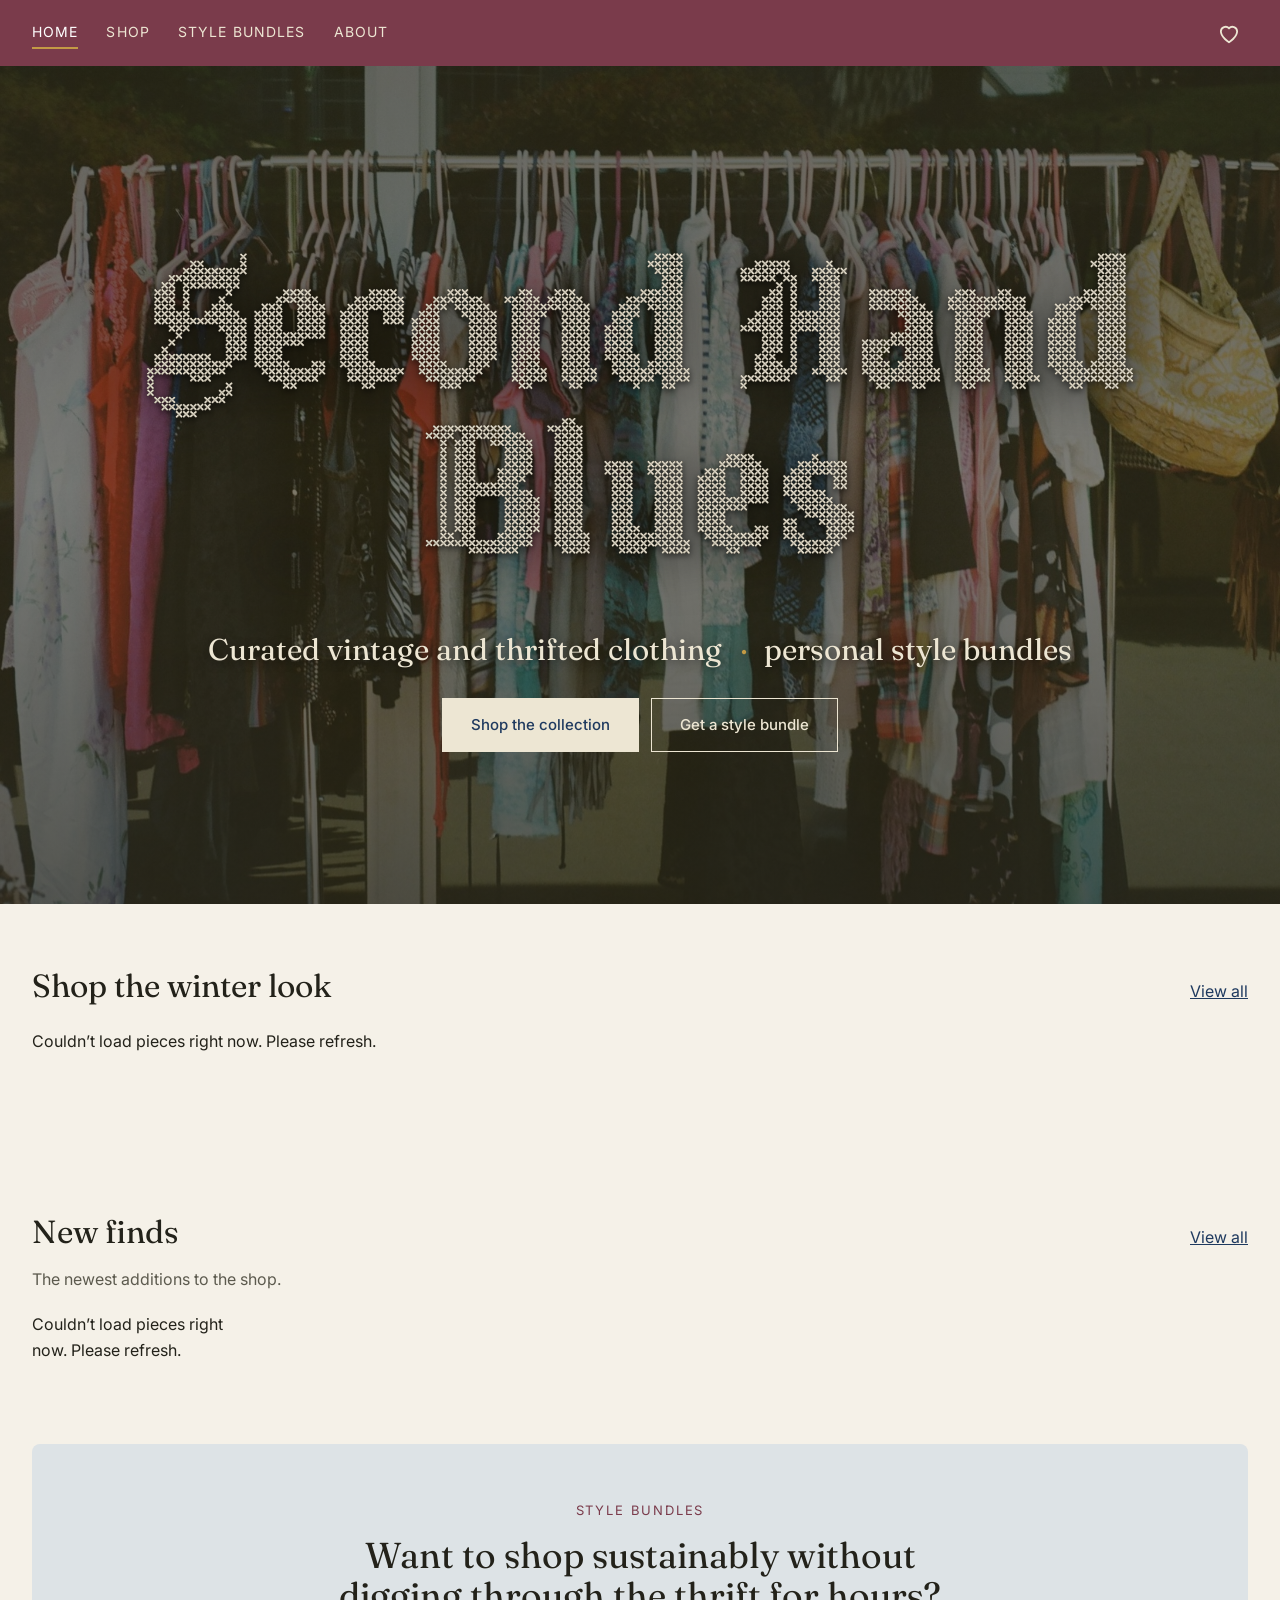
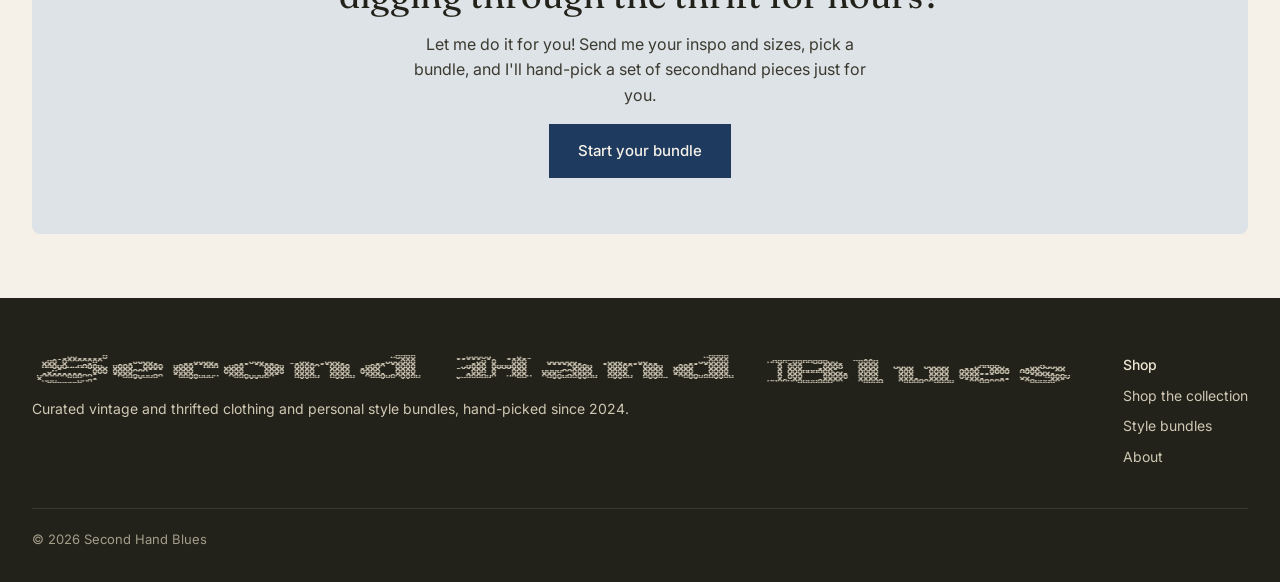
==== commit 5b9c2341: "Add files via upload" ====
--- a/index.html
+++ b/index.html
@@ -1,873 +1,97 @@
 <!DOCTYPE html>
 <html lang="en">
 <head>
-    <meta charset="UTF-8">
-    <meta name="viewport" content="width=device-width, initial-scale=1.0">
-    <title>Second Hand Blues - Vintage Alternative Fashion</title>
-    <link rel="preconnect" href="https://fonts.googleapis.com">
-    <link rel="preconnect" href="https://fonts.gstatic.com" crossorigin>
-    <link href="https://fonts.googleapis.com/css2?family=Playfair+Display:wght@400;700;900&family=Archivo+Narrow:wght@400;500;600&family=Allura&display=swap" rel="stylesheet">
+<meta charset="UTF-8">
+<meta name="viewport" content="width=device-width, initial-scale=1.0">
+<title>Second Hand Blues | Curated vintage and thrifted clothing</title>
+<meta name="description" content="Second Hand Blues: curated vintage and thrifted clothing and personal style bundles, hand-picked one piece at a time.">
+<link rel="preconnect" href="https://fonts.googleapis.com">
+<link rel="preconnect" href="https://fonts.gstatic.com" crossorigin>
+<link href="https://fonts.googleapis.com/css2?family=Fraunces:opsz,wght@9..144,400;9..144,500&family=Inter:wght@400;500&display=swap" rel="stylesheet">
+<link rel="stylesheet" href="styles.css">
+</head>
+<body class="home">
+<header class="site-header">
+  <div class="wrap header-bar">
     
-    <!-- Shopify Buy Button SDK -->
-    <script src="https://sdks.shopifycdn.com/buy-button/latest/buy-button-storefront.min.js"></script>
-    
-    <style>
-        :root {
-            --midnight: #0a0e27;
-            --deep-blue: #1a2456;
-            --electric-blue: #4a90e2;
-            --rust: #d4634a;
-            --cream: #f5f1e8;
-            --silver: #c5c7d0;
-            --shadow: rgba(10, 14, 39, 0.4);
-        }
+    <nav class="main-nav" aria-label="Main">
+      <a href="index.html" class="active" aria-current="page">Home</a>
+      <a href="shop.html">Shop</a>
+      <a href="bundles.html">Style bundles</a>
+      <a href="about.html">About</a>
+    </nav>
+    <button class="fav-toggle" type="button" aria-label="Favorites" aria-controls="favDrawer" aria-expanded="false">
+      <svg viewBox="0 0 24 24" aria-hidden="true"><path d="M12 20.5s-7.5-4.6-7.5-10.1A4.4 4.4 0 0 1 12 7.6a4.4 4.4 0 0 1 7.5 2.8c0 5.5-7.5 10.1-7.5 10.1z"/></svg>
+      <span class="fav-count" hidden>0</span>
+    </button>
+  </div>
+</header>
+<aside id="favDrawer" class="fav-drawer" aria-label="Favorites" hidden>
+  <div class="fav-drawer-head"><h2>Favorites</h2><button class="fav-close" type="button" aria-label="Close favorites">&times;</button></div>
+  <div class="fav-list"></div>
+</aside>
+<div class="fav-scrim" hidden></div>
+<main>
+<section class="hero-photo-band">
+  <div class="hero-overlay">
+    <h1 class="sr-only">Second Hand Blues</h1>
+    <img class="hero-logo-img" src="logo-hero.png" alt="Second Hand Blues" width="1800" height="690">
+    <p class="hero-tagline">Curated vintage and thrifted clothing <span aria-hidden="true">&middot;</span> personal style bundles</p>
+    <div class="hero-actions">
+      <a class="btn btn-cream" href="shop.html">Shop the collection</a>
+      <a class="btn btn-outline" href="bundles.html">Get a style bundle</a>
+    </div>
+  </div>
+</section>
 
-        * {
-            margin: 0;
-            padding: 0;
-            box-sizing: border-box;
-        }
+<section class="section">
+  <div class="wrap">
+    <div class="section-head"><h2>Shop the winter look</h2><a href="shop.html?season=Winter">View all</a></div>
+    <div class="carousel" data-carousel="winter"></div>
+  </div>
+</section>
 
-        body {
-            font-family: 'Archivo Narrow', sans-serif;
-            background: white;
-            color: white;
-            overflow-x: hidden;
-            position: relative;
-        }
+<section class="section section-tight">
+  <div class="wrap" id="categoryCarousels"></div>
+</section>
 
-        @keyframes float {
-            0%, 100% { transform: translate(0, 0); }
-            50% { transform: translate(30px, -30px); }
-        }
+<section class="section section-tight">
+  <div class="wrap">
+    <div class="section-head"><h2>New finds</h2><a href="shop.html">View all</a></div>
+    <p class="section-sub">The newest additions to the shop.</p>
+    <div class="product-grid" id="newFinds"></div>
+  </div>
+</section>
 
-        /* Header */
-        header {
-            position: relative;
-            padding: 2rem 2rem;
-            border-bottom: 2px solid #e0e0e0;
-            background: rgba(255, 255, 255, 0.95);
-            backdrop-filter: blur(15px);
-            position: sticky;
-            top: 0;
-            z-index: 1000;
-        }
-
-        .header-content {
-            max-width: 1400px;
-            margin: 0 auto;
-            display: flex;
-            justify-content: space-between;
-            align-items: center;
-            gap: 1rem;
-        }
-
-        h1 {
-            font-family: 'Allura', cursive;
-            font-size: 3.5rem;
-            font-weight: 400;
-            letter-spacing: 1px;
-            color: var(--deep-blue);
-            animation: fadeInDown 0.8s ease-out;
-        }
-
-        h1 a {
-            text-decoration: none;
-            color: var(--deep-blue);
-        }
-
-        @keyframes fadeInDown {
-            from {
-                opacity: 0;
-                transform: translateY(-20px);
-            }
-            to {
-                opacity: 1;
-                transform: translateY(0);
-            }
-        }
-
-        nav {
-            display: flex;
-            gap: 2rem;
-            align-items: center;
-        }
-
-        .nav-menu {
-            display: flex;
-            gap: 2rem;
-            list-style: none;
-        }
-
-        .nav-menu a {
-            color: var(--deep-blue);
-            text-decoration: none;
-            font-weight: 600;
-            text-transform: uppercase;
-            letter-spacing: 1px;
-            font-size: 0.9rem;
-            position: relative;
-            transition: color 0.3s ease;
-        }
-
-        .nav-menu a::after {
-            content: '';
-            position: absolute;
-            bottom: -4px;
-            left: 0;
-            width: 0;
-            height: 2px;
-            background: var(--electric-blue);
-            transition: width 0.3s ease;
-        }
-
-        .nav-menu a:hover {
-            color: var(--electric-blue);
-        }
-
-        .nav-menu a:hover::after,
-        .nav-menu a.active::after {
-            width: 100%;
-        }
-
-        .nav-menu a.active {
-            color: var(--electric-blue);
-        }
-
-        .cart-button {
-            background: var(--electric-blue);
-            border: none;
-            padding: 0.75rem 1.5rem;
-            border-radius: 4px;
-            color: var(--cream);
-            font-weight: 600;
-            cursor: pointer;
-            position: relative;
-            transition: all 0.3s ease;
-            font-family: 'Archivo Narrow', sans-serif;
-            text-transform: uppercase;
-            letter-spacing: 1px;
-            font-size: 0.9rem;
-        }
-
-        .cart-button:hover {
-            background: var(--rust);
-            transform: translateY(-2px);
-            box-shadow: 0 4px 20px rgba(212, 99, 74, 0.4);
-        }
-
-        /* Hero Section */
-        .hero {
-            padding: 0;
-            margin: 0;
-            text-align: center;
-            position: relative;
-            overflow: hidden;
-            min-height: 100vh;
-            width: 100%;
-            display: flex;
-            align-items: center;
-            justify-content: center;
-            background-image: url('clothing-rack.jpg');
-            background-size: cover;
-            background-position: center bottom;
-            background-repeat: no-repeat;
-        }
-
-        .hero::before {
-            content: '';
-            position: absolute;
-            top: 0;
-            left: 0;
-            right: 0;
-            bottom: 0;
-            background: rgba(0, 0, 0, 0.4);
-            z-index: 0;
-        }
-
-        .hero-content {
-            position: relative;
-            z-index: 1;
-            width: 100%;
-            margin: 0;
-            padding: 2rem;
-        }
-
-        .hero-content *,
-        .hero-content h2,
-        .hero-content p,
-        section.hero *,
-        section.hero h2,
-        section.hero p,
-        #home *,
-        #home h2,
-        #home p {
-            color: white !important;
-        }
-
-        .hero h2 {
-            font-family: 'Playfair Display', serif;
-            font-size: 4rem;
-            font-weight: 900;
-            line-height: 1.1;
-            margin-bottom: 1.5rem;
-            animation: fadeInUp 1s ease-out 0.2s both;
-            color: white !important;
-            text-shadow: 
-                0 2px 4px rgba(0, 0, 0, 0.9),
-                0 4px 8px rgba(0, 0, 0, 0.7),
-                0 8px 16px rgba(0, 0, 0, 0.5);
-        }
-
-        .hero p {
-            font-size: 1.3rem;
-            color: white !important;
-            margin-bottom: 2rem;
-            animation: fadeInUp 1s ease-out 0.4s both;
-            text-shadow: 
-                0 2px 4px rgba(0, 0, 0, 0.9),
-                0 4px 8px rgba(0, 0, 0, 0.7);
-        }
-
-        @keyframes fadeInUp {
-            from {
-                opacity: 0;
-                transform: translateY(30px);
-            }
-            to {
-                opacity: 1;
-                transform: translateY(0);
-            }
-        }
-
-        .depop-link {
-            display: inline-block;
-            color: var(--electric-blue);
-            text-decoration: none;
-            font-weight: 600;
-            padding: 0.5rem 1rem;
-            border: 2px solid var(--electric-blue);
-            border-radius: 4px;
-            transition: all 0.3s ease;
-            animation: fadeInUp 1s ease-out 0.6s both;
-        }
-
-        .depop-link:hover {
-            background: var(--electric-blue);
-            color: var(--midnight);
-            transform: scale(1.05);
-        }
-
-        /* Shop Collection Button */
-        .shop-collection-btn {
-            display: inline-block;
-            margin-top: 2rem;
-            padding: 1.2rem 3rem;
-            background: var(--deep-blue);
-            color: white !important;
-            text-decoration: none;
-            font-weight: 700;
-            font-size: 1.1rem;
-            text-transform: uppercase;
-            letter-spacing: 2px;
-            border-radius: 50px;
-            transition: all 0.4s ease;
-            box-shadow: 0 4px 15px rgba(26, 36, 86, 0.3);
-            border: 2px solid var(--deep-blue);
-        }
-
-        .shop-collection-btn:hover {
-            background: var(--rust);
-            border-color: var(--rust);
-            transform: translateY(-5px) scale(1.05);
-            box-shadow: 0 8px 25px rgba(212, 99, 74, 0.5);
-            color: white !important;
-        }
-
-        .shop-collection-btn:active {
-            transform: translateY(-2px) scale(1.02);
-        }
-
-        /* CTA Scroll Section */
-        .cta-scroll-section {
-            background: white;
-            padding: 4rem 2rem;
-            margin: 0;
-            text-align: center;
-            color: var(--deep-blue);
-            position: relative;
-            z-index: 2;
-        }
-
-        .cta-scroll-section * {
-            color: var(--deep-blue);
-        }
-
-        .cta-scroll-content {
-            max-width: 800px;
-            margin: 0 auto;
-        }
-
-        .cta-scroll-section h3 {
-            font-family: 'Playfair Display', serif;
-            font-size: 2.5rem;
-            font-weight: 700;
-            color: var(--deep-blue);
-            margin-bottom: 2rem;
-        }
-
-        /* Social Media Icons */
-        .social-icons {
-            display: flex;
-            gap: 1.5rem;
-            justify-content: center;
-            align-items: center;
-            margin-top: 1.5rem;
-        }
-
-        .social-icon {
-            transition: transform 0.3s ease;
-            display: inline-flex;
-        }
-
-        .social-icon:hover {
-            transform: translateY(-3px);
-        }
-
-        .icon-circle {
-            width: 70px;
-            height: 70px;
-            border-radius: 50%;
-            background: white;
-            display: flex;
-            align-items: center;
-            justify-content: center;
-            transition: background 0.3s ease;
-        }
-
-        .icon-circle:hover {
-            background: #e0e0e0;
-        }
-            background: var(--electric-blue);
-            transform: translateY(-5px) scale(1.1);
-            box-shadow: 0 8px 20px rgba(74, 144, 226, 0.4);
-        }
-
-        .social-icon.depop-icon:hover {
-            background: transparent;
-            transform: translateY(-5px) scale(1.1);
-        }
-
-        .social-icon img {
-            width: 28px;
-            height: 28px;
-            object-fit: contain;
-        }
-
-        /* Products Section */
-        .products-section {
-            padding: 4rem 4%;
-            max-width: 1400px;
-            margin: 0 auto;
-        }
-
-        .section-title {
-            font-family: 'Playfair Display', serif;
-            font-size: 2.5rem;
-            font-weight: 700;
-            margin-bottom: 3rem;
-            text-align: center;
-            color: var(--cream);
-        }
-
-        .products-grid {
-            display: grid;
-            grid-template-columns: repeat(auto-fill, minmax(280px, 1fr));
-            gap: 2rem;
-        }
-
-        #shopify-products-container {
-            display: grid;
-            grid-template-columns: repeat(auto-fill, minmax(280px, 1fr));
-            gap: 2rem;
-        }
-
-        /* Shopify component styling overrides */
-        .shopify-buy__product {
-            background: var(--deep-blue) !important;
-            border-radius: 8px !important;
-            overflow: hidden !important;
-            transition: all 0.4s cubic-bezier(0.4, 0, 0.2, 1) !important;
-            border: 1px solid rgba(74, 144, 226, 0.2) !important;
-            padding: 0 !important;
-        }
-
-        .shopify-buy__product:hover {
-            transform: translateY(-8px) !important;
-            box-shadow: 0 12px 40px var(--shadow) !important;
-            border-color: var(--electric-blue) !important;
-        }
-
-        .shopify-buy__product__variant-img {
-            border-radius: 0 !important;
-        }
-
-        .shopify-buy__product__title {
-            font-family: 'Playfair Display', serif !important;
-            font-size: 1.3rem !important;
-            font-weight: 700 !important;
-            color: var(--cream) !important;
-        }
-
-        .shopify-buy__product__price {
-            font-size: 1.5rem !important;
-            font-weight: 700 !important;
-            color: var(--electric-blue) !important;
-        }
-
-        .shopify-buy__btn {
-            background: var(--rust) !important;
-            color: var(--cream) !important;
-            font-family: 'Archivo Narrow', sans-serif !important;
-            text-transform: uppercase !important;
-            letter-spacing: 0.5px !important;
-            font-weight: 600 !important;
-            border-radius: 4px !important;
-            transition: all 0.3s ease !important;
-        }
-
-        .shopify-buy__btn:hover {
-            background: var(--electric-blue) !important;
-            transform: scale(1.05) !important;
-        }
-
-        .shopify-buy__cart-toggle {
-            background: var(--electric-blue) !important;
-            border-radius: 4px !important;
-        }
-
-        .shopify-buy__cart-toggle:hover {
-            background: var(--rust) !important;
-        }
-
-        /* Loading state */
-        .loading {
-            text-align: center;
-            padding: 4rem 2rem;
-            color: var(--silver);
-        }
-
-        .loading-spinner {
-            width: 70px;
-            height: 70px;
-            border: 4px solid var(--deep-blue);
-            border-top-color: var(--electric-blue);
-            border-radius: 50%;
-            animation: spin 1s linear infinite;
-            margin: 0 auto 1rem;
-        }
-
-        @keyframes spin {
-            to { transform: rotate(360deg); }
-        }
-
-        /* Clothing Rack Section */
-        .clothing-rack-section {
-            padding: 0;
-            max-width: 100%;
-            margin: 0;
-            position: relative;
-        }
-
-        .clothing-rack-image {
-            width: 100%;
-            height: auto;
-            display: block;
-            border-radius: 0;
-            margin: 0;
-        }
-
-        .bundle-overlay-btn {
-            position: absolute;
-            top: 50%;
-            left: 50%;
-            transform: translate(-50%, -50%);
-            padding: 1.5rem 3rem;
-            background: white;
-            color: var(--deep-blue);
-            text-decoration: none;
-            font-weight: 700;
-            font-size: 1.3rem;
-            text-transform: uppercase;
-            letter-spacing: 1px;
-            border-radius: 50px;
-            transition: all 0.3s ease;
-            box-shadow: 0 4px 20px rgba(0, 0, 0, 0.3);
-            z-index: 10;
-        }
-
-        .bundle-overlay-btn:hover {
-            background: var(--electric-blue);
-            color: white;
-            transform: translate(-50%, -50%) translateY(-3px);
-            box-shadow: 0 6px 30px rgba(74, 144, 226, 0.5);
-        }
-
-        /* Setup Instructions */
-        .setup-instructions {
-            max-width: 800px;
-            margin: 4rem auto;
-            padding: 3rem;
-            background: var(--deep-blue);
-            border-radius: 12px;
-            border: 2px solid var(--electric-blue);
-        }
-
-        .setup-instructions h3 {
-            font-family: 'Playfair Display', serif;
-            font-size: 2rem;
-            margin-bottom: 1.5rem;
-            color: var(--electric-blue);
-        }
-
-        .setup-instructions ol {
-            margin-left: 1.5rem;
-            line-height: 1.8;
-        }
-
-        .setup-instructions li {
-            margin-bottom: 1rem;
-            color: var(--silver);
-        }
-
-        .setup-instructions code {
-            background: var(--midnight);
-            padding: 0.25rem 0.5rem;
-            border-radius: 4px;
-            color: var(--electric-blue);
-            font-family: monospace;
-        }
-
-        .setup-instructions strong {
-            color: var(--cream);
-        }
-
-        .setup-instructions a {
-            color: var(--electric-blue);
-            text-decoration: none;
-            border-bottom: 1px solid var(--electric-blue);
-        }
-
-        .setup-instructions a:hover {
-            color: var(--rust);
-            border-bottom-color: var(--rust);
-        }
-
-        /* Footer */
-        footer {
-            padding: 3rem 4%;
-            border-top: none;
-            text-align: center;
-            color: white;
-            margin-top: 4rem;
-            background: var(--deep-blue);
-        }
-
-        footer * {
-            color: white;
-        }
-
-        footer p {
-            margin-bottom: 1rem;
-        }
-
-        footer a {
-            color: white;
-            text-decoration: none;
-            transition: color 0.3s ease;
-        }
-
-        footer a:hover {
-            color: white;
-        }
-
-        .social-icons {
-            display: flex;
-            gap: 1.5rem;
-            justify-content: center;
-            align-items: center;
-            margin-top: 1.5rem;
-        }
-
-        .social-icon {
-            transition: transform 0.3s ease;
-            display: inline-flex;
-        }
-
-        .social-icon:hover {
-            transform: translateY(-3px);
-        }
-
-        .icon-circle {
-            width: 70px;
-            height: 70px;
-            border-radius: 50%;
-            background: white;
-            display: flex;
-            align-items: center;
-            justify-content: center;
-            transition: background 0.3s ease;
-        }
-
-        .icon-circle:hover {
-            background: #e0e0e0;
-        }
-
-        .icon-circle img,
-        .icon-circle svg {
-            width: 50px !important;
-            height: 50px !important;
-        }
-
-        /* Responsive */
-        @media (max-width: 768px) {
-            h1 {
-                font-size: 1.8rem;
-            }
-
-            .hero h2 {
-                font-size: 2.5rem;
-            }
-
-            .hero p {
-                font-size: 1.1rem;
-            }
-
-            .header-content {
-                flex-wrap: wrap;
-            }
-
-            nav {
-                gap: 1rem;
-                width: 100%;
-                justify-content: space-between;
-                margin-top: 1rem;
-            }
-
-            .nav-menu {
-                gap: 1.5rem;
-                font-size: 0.85rem;
-            }
-
-            /* Adjust background for mobile to keep jeans centered */
-            body::after {
-                background-position: center center;
-            }
-
-            .products-grid,
-            #shopify-products-container {
-                grid-template-columns: repeat(auto-fill, minmax(250px, 1fr));
-                gap: 1.5rem;
-            }
-
-            .setup-instructions {
-                padding: 2rem;
-            }
-        }
-    </style>
-</head>
-<body>
-    <!-- Header -->
-    <header>
-        <div class="header-content">
-            <h1><a href="index.html">Second Hand Blues</a></h1>
-            <nav>
-                <ul class="nav-menu">
-                    <li><a href="index.html" class="active">Home</a></li>
-                    <li><a href="shop.html">Shop</a></li>
-                    <li><a href="bundles.html">Custom Bundles</a></li>
-                    <li><a href="about.html">About</a></li>
-                </ul>
-                <!-- Shopify cart will be inserted here -->
-                <div id="shopify-cart"></div>
-            </nav>
-        </div>
-    </header>
-
-    <!-- Hero Section -->
-    <section class="hero" id="home" style="color: white !important;">
-        <div class="hero-content" style="color: white !important;">
-            <h2 style="color: white !important;">Vintage Styles<br>Handpicked Just for You</h2>
-            <p style="color: white !important;">Curated vintage, Y2K, & modern Eco-friendly clothes!</p>
-        </div>
-    </section>
-
-    <!-- Call to Action Section -->
-    <section class="cta-scroll-section">
-        <div class="cta-scroll-content">
-            <a href="shop.html" class="shop-collection-btn">Shop My Collection</a>
-        </div>
-    </section>
-
-    <!-- Clothing Rack Section -->
-    <section class="clothing-rack-section">
-        <img src="blues.jpg" alt="Vintage blues collage" class="clothing-rack-image">
-        <a href="bundles.html" class="bundle-overlay-btn">Create Your Custom Bundle</a>
-    </section>
-
-    <!-- Footer -->
-    <footer>
-        <p>&copy; 2026 Second Hand Blues</p>
-        <div class="social-icons">
-            <a href="https://www.depop.com/secondhandblues/" target="_blank" class="social-icon depop-icon" title="Follow us on Depop">
-                <div class="icon-circle">
-                    <img src="depop-logo-navy.png" alt="Depop">
-                </div>
-            </a>
-            <a href="https://www.instagram.com/secondhandblues/" target="_blank" class="social-icon" title="Follow us on Instagram">
-                <div class="icon-circle">
-                    <svg viewBox="0 0 50 50" fill="none" xmlns="http://www.w3.org/2000/svg">
-                        <rect x="8" y="8" width="34" height="34" rx="8" stroke="#1a2456" stroke-width="3" fill="none"/>
-                        <circle cx="25" cy="25" r="8" stroke="#1a2456" stroke-width="3" fill="none"/>
-                        <circle cx="36" cy="14" r="2.5" fill="#1a2456"/>
-                    </svg>
-                </div>
-            </a>
-        </div>
-    </footer>
-
-    <script>
-        /*
-         * SHOPIFY CONFIGURATION
-         * Replace these values with your actual Shopify store details
-         */
-        const SHOPIFY_CONFIG = {
-            domain: 'your-store.myshopify.com', // Replace with your Shopify domain
-            storefrontAccessToken: 'your-storefront-access-token-here', // Replace with your token
-            
-            // Optional: Specify product IDs to display (leave empty to show all products)
-            productIds: [
-                // Add your Shopify product IDs here, for example:
-                // 'gid://shopify/Product/1234567890',
-                // 'gid://shopify/Product/0987654321',
-            ],
-            
-            // Optional: Collection ID to display products from a specific collection
-            collectionId: null, // e.g., 'gid://shopify/Collection/123456789'
-        };
-
-        // Initialize Shopify Buy Button
-        function initializeShopify() {
-            // Check if configuration is set
-            if (SHOPIFY_CONFIG.domain === 'your-store.myshopify.com') {
-                console.log('⚠️ Shopify not configured yet. Please update SHOPIFY_CONFIG with your store details.');
-                return;
-            }
-
-            var client = ShopifyBuy.buildClient({
-                domain: SHOPIFY_CONFIG.domain,
-                storefrontAccessToken: SHOPIFY_CONFIG.storefrontAccessToken,
-            });
-
-            var ui = ShopifyBuy.UI.init(client);
-
-            // Show products section, hide setup instructions
-            document.getElementById('shop').style.display = 'block';
-            document.querySelector('.setup-instructions').parentElement.style.display = 'none';
-
-            // Load products
-            if (SHOPIFY_CONFIG.productIds.length > 0) {
-                // Load specific products
-                SHOPIFY_CONFIG.productIds.forEach(productId => {
-                    ui.createComponent('product', {
-                        id: productId,
-                        node: document.getElementById('shopify-products-container'),
-                        options: {
-                            product: {
-                                styles: {
-                                    product: {
-                                        '@media (min-width: 601px)': {
-                                            'max-width': 'calc(25% - 20px)',
-                                            'margin-left': '20px',
-                                            'margin-bottom': '50px',
-                                            'width': 'calc(25% - 20px)',
-                                        },
-                                        'text-align': 'left',
-                                    },
-                                },
-                                text: {
-                                    button: 'Add to Cart',
-                                },
-                            },
-                            cart: {
-                                styles: {
-                                    button: {
-                                        'background-color': '#4a90e2',
-                                        ':hover': {
-                                            'background-color': '#d4634a',
-                                        },
-                                    },
-                                },
-                            },
-                        },
-                    });
-                });
-            } else if (SHOPIFY_CONFIG.collectionId) {
-                // Load collection
-                ui.createComponent('collection', {
-                    id: SHOPIFY_CONFIG.collectionId,
-                    node: document.getElementById('shopify-products-container'),
-                    options: {
-                        product: {
-                            styles: {
-                                product: {
-                                    '@media (min-width: 601px)': {
-                                        'max-width': 'calc(25% - 20px)',
-                                        'margin-left': '20px',
-                                        'margin-bottom': '50px',
-                                    },
-                                },
-                            },
-                            text: {
-                                button: 'Add to Cart',
-                            },
-                        },
-                    },
-                });
-            } else {
-                // Load all products (requires GraphQL query - this is a simplified version)
-                console.log('💡 To load all products, specify productIds or collectionId in SHOPIFY_CONFIG');
-                document.getElementById('shopify-products-container').innerHTML = `
-                    <div class="loading">
-                        <p>Please configure productIds or collectionId to display products</p>
-                    </div>
-                `;
-            }
-
-            // Create cart
-            ui.createComponent('cart', {
-                node: document.getElementById('shopify-cart'),
-                options: {
-                    cart: {
-                        styles: {
-                            button: {
-                                'background-color': '#4a90e2',
-                                ':hover': {
-                                    'background-color': '#d4634a',
-                                },
-                            },
-                        },
-                    },
-                },
-            });
-        }
-
-        // Initialize on page load
-        if (typeof ShopifyBuy !== 'undefined') {
-            initializeShopify();
-        } else {
-            console.error('Shopify Buy Button SDK failed to load');
-        }
-    </script>
+<section class="section section-tight">
+  <div class="wrap"><div class="split split-solo">
+    <div class="split-copy">
+      <p class="eyebrow" style="color: var(--berry);">Style bundles</p>
+      <h2>Want to shop sustainably without digging through the thrift for hours?</h2>
+      <p>Let me do it for you! Send me your inspo and sizes, pick a bundle, and I'll hand-pick a set of secondhand pieces just for you.</p>
+      <a class="btn btn-ink" href="bundles.html">Start your bundle</a>
+    </div>
+  </div></div>
+</section>
+</main>
+<footer class="site-footer">
+  <div class="wrap">
+    <div class="footer-inner">
+      <div class="footer-brand">
+        <img src="logo-line.png" alt="Second Hand Blues" width="2400" height="277">
+        <p>Curated vintage and thrifted clothing and personal style bundles, hand-picked since 2024.</p>
+      </div>
+      <nav class="footer-col" aria-label="Site">
+        <strong>Shop</strong>
+        <a href="shop.html">Shop the collection</a>
+        <a href="bundles.html">Style bundles</a>
+        <a href="about.html">About</a>
+      </nav>
+    </div>
+    <div class="footer-bottom">&copy; 2026 Second Hand Blues</div>
+  </div>
+</footer>
+<script src="shop.js"></script>
+<script>SHB.mountHome();</script>
 </body>
 </html>
--- a/styles.css
+++ b/styles.css
@@ -0,0 +1,457 @@
+/* Second Hand Blues — Midnight still life palette */
+:root {
+  --olive-black: #23221A;
+  --olive-line: #3A3829;
+  --cream: #F5F1E8;
+  --thread: #EDE6D3;
+  --thread-muted: #CFC8B4;
+  --ink: #1F3A5F;
+  --ink-soft: #C9D3DE;
+  --berry: #7A3B4B;
+  --ochre: #C49A45;
+  --dusty: #DDE3E6;
+  --text: #23221A;
+  --text-muted: #5C5A4E;
+  --line: #D9D2C2;
+  --serif: 'Fraunces', Georgia, serif;
+  --sans: 'Inter', system-ui, -apple-system, sans-serif;
+}
+
+* { margin: 0; padding: 0; box-sizing: border-box; }
+
+body {
+  font-family: var(--sans);
+  font-size: 16px;
+  line-height: 1.6;
+  background: var(--cream);
+  color: var(--text);
+}
+
+img { max-width: 100%; display: block; }
+a { color: var(--ink); }
+a:hover { color: var(--berry); }
+
+.wrap { max-width: 1280px; margin: 0 auto; padding: 0 2rem; }
+
+/* Announcement bar */
+.announce {
+  background: var(--berry);
+  color: var(--thread);
+  text-align: center;
+  font-size: 13px;
+  letter-spacing: 0.08em;
+  padding: 10px 16px;
+}
+
+/* Header */
+.site-header { background: var(--olive-black); color: var(--thread); }
+.header-inner {
+  display: flex;
+  flex-direction: column;
+  align-items: center;
+  gap: 14px;
+  padding-top: 22px;
+}
+.logo img { height: 92px; width: auto; }
+.main-nav {
+  width: 100%;
+  border-top: 1px solid var(--olive-line);
+  display: flex;
+  justify-content: center;
+  flex-wrap: wrap;
+  gap: 4px 36px;
+  padding: 8px 0;
+}
+.main-nav a {
+  color: var(--thread);
+  text-decoration: none;
+  font-size: 14px;
+  letter-spacing: 0.08em;
+  text-transform: uppercase;
+  padding: 12px 0;
+  border-bottom: 2px solid transparent;
+}
+.main-nav a:hover { color: var(--thread); border-bottom-color: var(--ochre); }
+.main-nav a.active { border-bottom-color: var(--ochre); }
+
+/* Buttons */
+.btn {
+  display: inline-block;
+  padding: 14px 28px;
+  border-radius: 999px;
+  font-size: 15px;
+  font-weight: 500;
+  text-decoration: none;
+  border: 1px solid transparent;
+  cursor: pointer;
+  font-family: var(--sans);
+  transition: background 0.2s ease, color 0.2s ease;
+}
+.btn-cream { background: var(--thread); color: var(--ink); }
+.btn-cream:hover { background: #FFFFFF; color: var(--ink); }
+.btn-outline { border-color: var(--thread); color: var(--thread); }
+.btn-outline:hover { background: var(--thread); color: var(--olive-black); }
+.btn-ink { background: var(--ink); color: var(--cream); }
+.btn-ink:hover { background: #2A4C78; color: var(--cream); }
+
+.eyebrow {
+  font-size: 13px;
+  letter-spacing: 0.14em;
+  text-transform: uppercase;
+  color: var(--ochre);
+}
+
+h1, h2, h3 { font-family: var(--serif); font-weight: 400; line-height: 1.1; }
+
+/* Hero */
+.hero { background: var(--olive-black); color: var(--thread); padding-bottom: 4rem; }
+.hero-inner { display: flex; flex-wrap: wrap; gap: 40px; align-items: stretch; }
+.hero-copy {
+  flex: 1 1 420px;
+  display: flex;
+  flex-direction: column;
+  justify-content: center;
+  gap: 24px;
+  padding: 3rem 0;
+}
+.hero-copy h1 { font-size: clamp(40px, 5vw, 64px); }
+.hero-copy p { color: var(--thread-muted); font-size: 17px; max-width: 440px; }
+.hero-actions { display: flex; flex-wrap: wrap; gap: 12px; }
+.hero-inner { justify-content: center; text-align: center; }
+.hero-inner .hero-copy { align-items: center; max-width: 760px; }
+.hero-inner .hero-copy p { margin: 0 auto; }
+.hero-inner .hero-actions { justify-content: center; }
+.split-solo { justify-content: center; text-align: center; background: var(--dusty); border-radius: 8px; padding: 3.5rem 2rem; }
+.split-solo .split-copy { align-items: center; max-width: 640px; }
+.split-solo .split-copy p { color: #3C3A30; }
+.hero-photo { flex: 1 1 420px; min-height: 480px; border-radius: 4px; overflow: hidden; }
+.hero-photo img { width: 100%; height: 100%; object-fit: cover; }
+
+/* Sections */
+.section { padding: 4rem 0; }
+.section-head {
+  display: flex;
+  justify-content: space-between;
+  align-items: baseline;
+  flex-wrap: wrap;
+  gap: 12px;
+  margin-bottom: 24px;
+}
+.section-head h2 { font-size: 32px; }
+
+.category-grid {
+  display: grid;
+  grid-template-columns: repeat(auto-fit, minmax(200px, 1fr));
+  gap: 16px;
+}
+.category-card {
+  background: var(--dusty);
+  border-radius: 4px;
+  padding: 28px 22px;
+  min-height: 140px;
+  display: flex;
+  flex-direction: column;
+  justify-content: space-between;
+  text-decoration: none;
+  color: var(--text);
+  transition: background 0.2s ease;
+}
+.category-card:hover { background: #CDD6DB; color: var(--text); }
+.category-card span:first-child { font-family: var(--serif); font-size: 24px; line-height: 1.15; }
+.category-card span:last-child { font-size: 14px; color: var(--ink); }
+
+/* Feature bands */
+.band { padding: 4rem 0; }
+.band-ink { background: var(--ink); color: var(--thread); }
+.band-ink p { color: var(--ink-soft); }
+.band-inner {
+  display: flex;
+  flex-wrap: wrap;
+  justify-content: space-between;
+  align-items: center;
+  gap: 32px;
+}
+.band-copy { flex: 1 1 460px; display: flex; flex-direction: column; gap: 12px; }
+.band-copy h2 { font-size: 40px; line-height: 1.15; }
+.band-copy p { max-width: 540px; }
+
+.split {
+  display: flex;
+  flex-wrap: wrap;
+  gap: 40px;
+  align-items: center;
+}
+.split-photo { flex: 1 1 400px; border-radius: 4px; overflow: hidden; }
+.split-photo img { width: 100%; height: 100%; object-fit: cover; }
+.split-copy { flex: 1 1 400px; display: flex; flex-direction: column; gap: 16px; align-items: flex-start; }
+.split-copy h2 { font-size: 36px; }
+.split-copy p { color: var(--text-muted); max-width: 480px; }
+
+/* Page header for inner pages */
+.page-header { padding: 3.5rem 0 1.5rem; text-align: center; }
+.page-header h1 { font-size: clamp(36px, 4.5vw, 52px); margin-top: 8px; }
+.page-header p { color: var(--text-muted); margin-top: 10px; font-size: 17px; }
+
+/* Shop */
+.collection-block { margin-top: 3.5rem; }
+.collection-block h2 {
+  font-size: 28px;
+  padding-bottom: 14px;
+  margin-bottom: 24px;
+  border-bottom: 1px solid var(--line);
+}
+.collection-nav {
+  display: flex;
+  flex-wrap: wrap;
+  justify-content: center;
+  gap: 10px;
+  margin-top: 1.5rem;
+}
+.collection-nav a {
+  border: 1px solid var(--text);
+  border-radius: 999px;
+  padding: 8px 18px;
+  font-size: 14px;
+  color: var(--text);
+  text-decoration: none;
+}
+.collection-nav a:hover { background: var(--text); color: var(--cream); }
+
+/* Forms */
+.form-card {
+  background: #FFFDF8;
+  border: 1px solid var(--line);
+  border-radius: 8px;
+  padding: 2rem;
+}
+.form-card h2, .form-card h3 { font-size: 28px; margin-bottom: 1.25rem; }
+.form-row { display: grid; grid-template-columns: repeat(auto-fit, minmax(200px, 1fr)); gap: 16px; }
+.form-group { display: flex; flex-direction: column; gap: 6px; margin-bottom: 18px; }
+.form-group > label, .field-label { font-size: 14px; font-weight: 500; }
+input[type="text"], input[type="email"], input[type="url"], select, textarea {
+  width: 100%;
+  font-family: var(--sans);
+  font-size: 15px;
+  color: var(--text);
+  background: #FFFFFF;
+  border: 1px solid #C9C1AE;
+  border-radius: 6px;
+  padding: 12px 14px;
+  min-height: 44px;
+}
+input:focus, select:focus, textarea:focus { outline: 2px solid var(--ink); outline-offset: 1px; border-color: var(--ink); }
+.contact-form input, .contact-form textarea { margin-bottom: 14px; }
+
+.bundle-options { display: grid; grid-template-columns: repeat(auto-fit, minmax(150px, 1fr)); gap: 12px; }
+.bundle-option { cursor: pointer; }
+.bundle-option input { position: absolute; opacity: 0; pointer-events: none; }
+.bundle-card {
+  height: 100%;
+  background: var(--dusty);
+  border: 2px solid transparent;
+  border-radius: 8px;
+  padding: 18px;
+  transition: border-color 0.2s ease, background 0.2s ease;
+}
+.bundle-card h4 { font-family: var(--serif); font-weight: 400; font-size: 22px; margin-bottom: 6px; }
+.bundle-card ul { list-style: none; font-size: 14px; color: var(--text-muted); }
+.bundle-card p { font-size: 14px; color: var(--text-muted); }
+.bundle-option input:checked + .bundle-card { border-color: var(--ink); background: #CDD6DB; }
+.bundle-option input:focus-visible + .bundle-card { outline: 2px solid var(--ink); outline-offset: 2px; }
+.checkbox-group label { display: flex; gap: 10px; align-items: flex-start; font-size: 15px; font-weight: 400; }
+.checkbox-group input { width: 18px; height: 18px; margin-top: 3px; accent-color: var(--ink); }
+
+/* About */
+.about-grid { display: flex; flex-wrap: wrap; gap: 48px; align-items: flex-start; padding-bottom: 4rem; }
+.about-photo {
+  flex: 1 1 300px;
+  max-width: 420px;
+  background: var(--dusty);
+  border-radius: 4px;
+  overflow: hidden;
+  display: flex;
+  justify-content: center;
+}
+.about-photo img { max-height: 640px; width: auto; }
+.about-right { flex: 999 1 420px; display: flex; flex-direction: column; gap: 32px; }
+.about-bio h2 { font-size: 34px; margin-bottom: 14px; }
+.about-bio p { font-size: 17px; color: #3C3A30; max-width: 620px; }
+
+/* Footer */
+.site-footer { background: var(--olive-black); color: var(--thread-muted); padding: 3.5rem 0 2rem; font-size: 14px; }
+.footer-inner { display: flex; flex-wrap: wrap; gap: 48px; justify-content: space-between; }
+.footer-brand { flex: 1 1 260px; display: flex; flex-direction: column; gap: 14px; }
+.footer-brand img { width: 220px; height: auto; }
+.footer-col { display: flex; flex-direction: column; gap: 8px; }
+.footer-col strong { color: var(--thread); font-weight: 500; }
+.footer-col a { color: var(--thread-muted); text-decoration: none; }
+.footer-col a:hover { color: var(--thread); }
+.footer-bottom { border-top: 1px solid var(--olive-line); margin-top: 2.5rem; padding-top: 1.25rem; font-size: 13px; color: #A39E8A; }
+
+@media (max-width: 640px) {
+  .wrap { padding: 0 1.25rem; }
+  .logo img { height: 64px; }
+  .main-nav { gap: 2px 20px; }
+  .main-nav a { font-size: 13px; }
+  .hero-photo { min-height: 320px; }
+  .band-copy h2 { font-size: 32px; }
+  .form-card { padding: 1.25rem; }
+  .category-grid { grid-template-columns: repeat(2, minmax(0, 1fr)); gap: 12px; }
+  .category-card { min-height: 112px; padding: 18px 16px; }
+  .category-card span:first-child { font-size: 19px; }
+}
+
+/* ---------- Homepage logo hero ---------- */
+.sr-only { position: absolute; width: 1px; height: 1px; padding: 0; margin: -1px; overflow: hidden; clip: rect(0,0,0,0); border: 0; }
+.home .site-header .logo { display: none; }
+.home .header-inner { padding-top: 6px; }
+.hero-logo { min-height: calc(100vh - 100px); min-height: calc(100svh - 100px); display: flex; align-items: center; padding: 2rem 0 3.5rem; }
+.hero-logo-inner { display: flex; flex-direction: column; align-items: center; text-align: center; gap: 1.75rem; width: 100%; }
+.hero-logo-img { width: min(92vw, 1180px); height: auto; }
+.hero-tagline { font-family: var(--serif); font-size: clamp(20px, 2.6vw, 30px); color: var(--thread); margin: 0; max-width: 900px; }
+.hero-tagline span { color: var(--ochre); padding: 0 .35em; }
+.lead-strong { font-family: var(--serif); font-size: 24px; color: var(--berry) !important; }
+
+/* ---------- Shop filters ---------- */
+.shop-layout { display: grid; grid-template-columns: 250px 1fr; gap: 40px; align-items: start; }
+.filters { position: sticky; top: 16px; }
+.filters-toggle { display: none; width: 100%; }
+.filter-group { margin-bottom: 1.75rem; }
+.filter-title { display: block; font-family: var(--sans); font-size: 12px; font-weight: 500; letter-spacing: .08em; text-transform: uppercase; color: var(--text-muted); margin: 0 0 .6rem; }
+.chip-row { display: flex; flex-wrap: wrap; gap: 8px; }
+.chip { font: inherit; font-size: 14px; padding: 7px 14px; border-radius: 999px; border: 1px solid var(--line); background: transparent; color: var(--text); cursor: pointer; }
+.chip:hover { border-color: var(--ink); }
+.chip[aria-pressed="true"] { background: var(--ink); border-color: var(--ink); color: var(--cream); }
+.cat-tree, .sub-list { list-style: none; margin: 0; padding: 0; }
+.cat-btn, .sub-btn { font: inherit; display: flex; justify-content: space-between; width: 100%; text-align: left; background: none; border: 0; padding: 7px 0; cursor: pointer; color: var(--text); }
+.cat-btn { font-family: var(--serif); font-size: 19px; border-bottom: 1px solid var(--line); }
+.cat-btn[aria-pressed="true"], .cat-btn[aria-expanded="true"] { color: var(--ink); }
+.sub-list { padding: 4px 0 8px 14px; border-left: 2px solid var(--ink-soft); margin: 6px 0 4px; }
+.sub-btn { font-size: 15px; padding: 5px 0; color: var(--text-muted); }
+.sub-btn:hover:not(:disabled), .cat-btn:hover { color: var(--berry); }
+.sub-btn[aria-pressed="true"] { color: var(--ink); font-weight: 500; }
+.sub-btn:disabled { opacity: .4; cursor: default; }
+.count { font-family: var(--sans); font-size: 13px; color: var(--text-muted); font-weight: 400; }
+#sortSelect { width: 100%; font: inherit; padding: 10px 12px; border: 1px solid var(--line); border-radius: 6px; background: #fff; color: var(--text); }
+.check { display: flex; gap: 8px; align-items: center; font-size: 15px; cursor: pointer; }
+.link-btn { font: inherit; font-size: 14px; background: none; border: 0; padding: 0; color: var(--ink); text-decoration: underline; cursor: pointer; }
+.results-bar { font-size: 15px; color: var(--text-muted); margin-bottom: 1.25rem; }
+#activeFilters { color: var(--ink); }
+.product-grid { display: grid; grid-template-columns: repeat(auto-fill, minmax(200px, 1fr)); gap: 28px 20px; }
+.product-card { font: inherit; text-align: left; background: none; border: 0; padding: 0; cursor: pointer; display: flex; flex-direction: column; gap: 6px; color: var(--text); }
+.product-img { position: relative; display: block; aspect-ratio: 1 / 1; background: #C6D6E4; border-radius: 6px; overflow: hidden; margin-bottom: 6px; }
+.product-img img { width: 100%; height: 100%; object-fit: cover; transition: transform .35s ease; }
+.product-card:hover .product-img img { transform: scale(1.03); }
+.product-card:focus-visible { outline: 2px solid var(--ink); outline-offset: 4px; border-radius: 6px; }
+.product-title { font-family: var(--serif); font-size: 17px; line-height: 1.25; }
+.product-price { font-size: 15px; color: var(--text-muted); }
+.is-sold .product-img img { opacity: .55; }
+.sold-badge { position: absolute; top: 10px; left: 10px; background: var(--olive-black); color: var(--thread); font-size: 12px; letter-spacing: .06em; text-transform: uppercase; padding: 4px 10px; border-radius: 999px; }
+.empty { grid-column: 1 / -1; color: var(--text-muted); padding: 2rem 0; }
+@media (max-width: 820px) {
+  .shop-layout { grid-template-columns: 1fr; gap: 20px; }
+  .filters { position: static; }
+  .filters-toggle { display: block; }
+  .filter-panel { display: none; padding-top: 1.25rem; }
+  .filters.open .filter-panel { display: block; }
+  .product-grid { grid-template-columns: repeat(2, 1fr); gap: 22px 14px; }
+}
+.home .main-nav { border-top: 0; }
+.hero-logo .hero-actions { justify-content: center; }
+.about-bio p + p { margin-top: 1em; }
+.about-bio p { line-height: 1.65; }
+@media (max-width: 600px) {
+  .hero-tagline span { display: block; height: 0; overflow: hidden; }
+}
+
+/* ======== Nov 24 redesign ======== */
+/* Header: berry bar, logo left, nav inline, favorites heart right */
+.site-header { background: var(--berry); color: var(--thread); position: sticky; top: 0; z-index: 40; }
+.header-bar { display: flex; align-items: center; gap: 28px; padding-top: 14px; padding-bottom: 14px; flex-direction: row; }
+.site-header .logo { display: block; flex: 0 0 auto; }
+.site-header .logo img { height: 34px; width: auto; display: block; }
+.home .site-header .logo { display: none; }
+.site-header .main-nav { width: auto; border-top: 0; padding: 0; justify-content: flex-start; gap: 4px 28px; flex: 1 1 auto; }
+.main-nav a { color: var(--thread); border-bottom: 2px solid transparent; padding: 4px 0; }
+.main-nav a:hover, .main-nav a.active { color: #fff; border-bottom-color: var(--ochre); }
+.fav-toggle { position: relative; margin-left: auto; background: none; border: 0; padding: 6px; cursor: pointer; color: var(--thread); line-height: 0; }
+.fav-toggle svg { width: 26px; height: 26px; fill: none; stroke: currentColor; stroke-width: 1.7; }
+.fav-toggle:hover svg { fill: currentColor; }
+.fav-count { position: absolute; top: -2px; right: -4px; min-width: 18px; height: 18px; padding: 0 4px; background: var(--ochre); color: var(--olive-black); font-size: 11px; font-weight: 500; line-height: 18px; text-align: center; }
+
+/* Square buttons everywhere */
+.btn, .chip, button.btn, .filters-toggle, .carousel-arrow, #sortSelect { border-radius: 0 !important; }
+
+/* Hero with photo */
+.hero-photo-band { position: relative; min-height: calc(100vh - 62px); min-height: calc(100svh - 62px); display: flex; align-items: center; justify-content: center;
+  background: url('hero-rack.jpg') center 45% / cover no-repeat; }
+.hero-photo-band::before { content: ''; position: absolute; inset: 0; background: linear-gradient(180deg, rgba(35,34,26,.55), rgba(35,34,26,.45) 55%, rgba(35,34,26,.65)); }
+.hero-overlay { position: relative; display: flex; flex-direction: column; align-items: center; text-align: center; gap: 1.5rem; padding: 3rem 1.25rem; width: 100%; }
+.hero-photo-band .hero-logo-img { width: min(90vw, 1000px); height: auto; filter: drop-shadow(0 4px 18px rgba(0,0,0,.45)); }
+.hero-photo-band .hero-tagline { color: var(--thread); text-shadow: 0 2px 10px rgba(0,0,0,.5); }
+.hero-photo-band .hero-actions { justify-content: center; }
+
+.section-tight { padding-top: 1rem; }
+.section-sub { color: var(--text-muted); margin: -0.5rem 0 1.25rem; }
+.cat-row { margin-bottom: 2.75rem; }
+
+/* Carousel */
+.carousel { position: relative; }
+.carousel-track { display: grid; grid-auto-flow: column; grid-auto-columns: calc((100% - 3 * 20px) / 4); gap: 20px; overflow-x: auto; scroll-snap-type: x mandatory; scrollbar-width: none; padding-bottom: 4px; }
+.carousel-track::-webkit-scrollbar { display: none; }
+.carousel-item { scroll-snap-align: start; min-width: 0; }
+.carousel-arrow { position: absolute; top: calc(50% - 40px); transform: translateY(-50%); z-index: 2; width: 42px; height: 42px; border: 1px solid var(--line); background: var(--cream); color: var(--ink); font-size: 26px; line-height: 1; cursor: pointer; display: flex; align-items: center; justify-content: center; }
+.carousel-arrow:hover:not(:disabled) { background: var(--ink); color: var(--cream); border-color: var(--ink); }
+.carousel-arrow:disabled { opacity: 0; pointer-events: none; }
+.carousel-arrow.prev { left: -14px; } .carousel-arrow.next { right: -14px; }
+
+/* Product cards: hover second photo + heart */
+.product-card { position: relative; display: block; }
+.product-open { font: inherit; text-align: left; background: none; border: 0; padding: 0; cursor: pointer; display: flex; flex-direction: column; gap: 6px; color: var(--text); width: 100%; }
+.product-open:focus-visible { outline: 2px solid var(--ink); outline-offset: 4px; }
+.product-img { position: relative; display: block; aspect-ratio: 1 / 1; background: #C6D6E4; overflow: hidden; margin-bottom: 6px; border-radius: 0; }
+.product-img img { position: absolute; inset: 0; width: 100%; height: 100%; object-fit: cover; transition: opacity .3s ease, transform .35s ease; }
+.product-img .img-alt { opacity: 0; }
+.product-card:hover .has-alt .img-alt, .product-open:focus-visible .has-alt .img-alt { opacity: 1; }
+.product-card:hover .has-alt .img-main { opacity: 0; }
+.product-card:hover .product-img img { transform: none; }
+.heart-btn { position: absolute; top: 8px; right: 8px; width: 38px; height: 38px; display: flex; align-items: center; justify-content: center; background: rgba(245,241,232,.85); border: 0; cursor: pointer; color: var(--berry); padding: 0; }
+.heart-btn svg { width: 22px; height: 22px; fill: none; stroke: currentColor; stroke-width: 1.8; transition: fill .15s ease; }
+.heart-btn:hover svg, .heart-btn.is-fav svg { fill: currentColor; }
+.heart-btn:focus-visible { outline: 2px solid var(--ink); outline-offset: 2px; }
+
+/* Favorites drawer */
+.fav-scrim { position: fixed; inset: 0; background: rgba(35,34,26,.45); z-index: 60; }
+.fav-drawer { position: fixed; top: 0; right: 0; bottom: 0; width: min(400px, 92vw); background: var(--cream); z-index: 70; box-shadow: -8px 0 30px rgba(0,0,0,.18); display: flex; flex-direction: column; }
+.fav-drawer[hidden], .fav-scrim[hidden] { display: none; }
+.fav-drawer-head { display: flex; align-items: center; justify-content: space-between; padding: 20px 22px; border-bottom: 1px solid var(--line); }
+.fav-drawer-head h2 { font-size: 26px; margin: 0; }
+.fav-close { background: none; border: 0; font-size: 30px; line-height: 1; cursor: pointer; color: var(--text); }
+.fav-list { overflow-y: auto; padding: 14px 22px; display: flex; flex-direction: column; gap: 14px; }
+.fav-item { display: flex; align-items: center; gap: 10px; }
+.fav-open { flex: 1; display: flex; gap: 14px; align-items: center; background: none; border: 0; padding: 0; text-align: left; cursor: pointer; font: inherit; color: var(--text); }
+.fav-open img { width: 80px; height: 80px; object-fit: cover; background: #C6D6E4; }
+.fav-text { display: flex; flex-direction: column; gap: 4px; }
+.fav-title { font-family: var(--serif); font-size: 16px; line-height: 1.25; }
+.fav-price { font-size: 14px; color: var(--text-muted); }
+.fav-remove { background: none; border: 0; font-size: 22px; cursor: pointer; color: var(--text-muted); padding: 4px 8px; }
+.fav-empty { color: var(--text-muted); }
+
+/* Footer logo */
+.footer-brand img { height: 30px; width: auto; }
+
+@media (max-width: 820px) {
+  .header-bar { gap: 14px; flex-wrap: wrap; }
+  .site-header .logo img { height: 24px; }
+  .site-header .main-nav { order: 3; flex-basis: 100%; gap: 4px 20px; }
+  .home .site-header .main-nav { order: 0; flex-basis: auto; }
+  .carousel-track { grid-auto-columns: 70%; gap: 14px; }
+  .carousel-arrow { display: none; }
+}
+.hero-photo-band::before { background: linear-gradient(180deg, rgba(35,34,26,.68), rgba(35,34,26,.58) 50%, rgba(35,34,26,.75)); }
+.hero-photo-band .hero-logo-img { filter: drop-shadow(0 2px 3px rgba(0,0,0,.7)) drop-shadow(0 6px 24px rgba(0,0,0,.55)); }
+@media (max-width: 820px) {
+  .home .header-bar { flex-wrap: nowrap; }
+  .home .site-header .main-nav { flex-wrap: nowrap; gap: 14px; }
+  .home .main-nav a { font-size: 13px; letter-spacing: .04em; }
+}
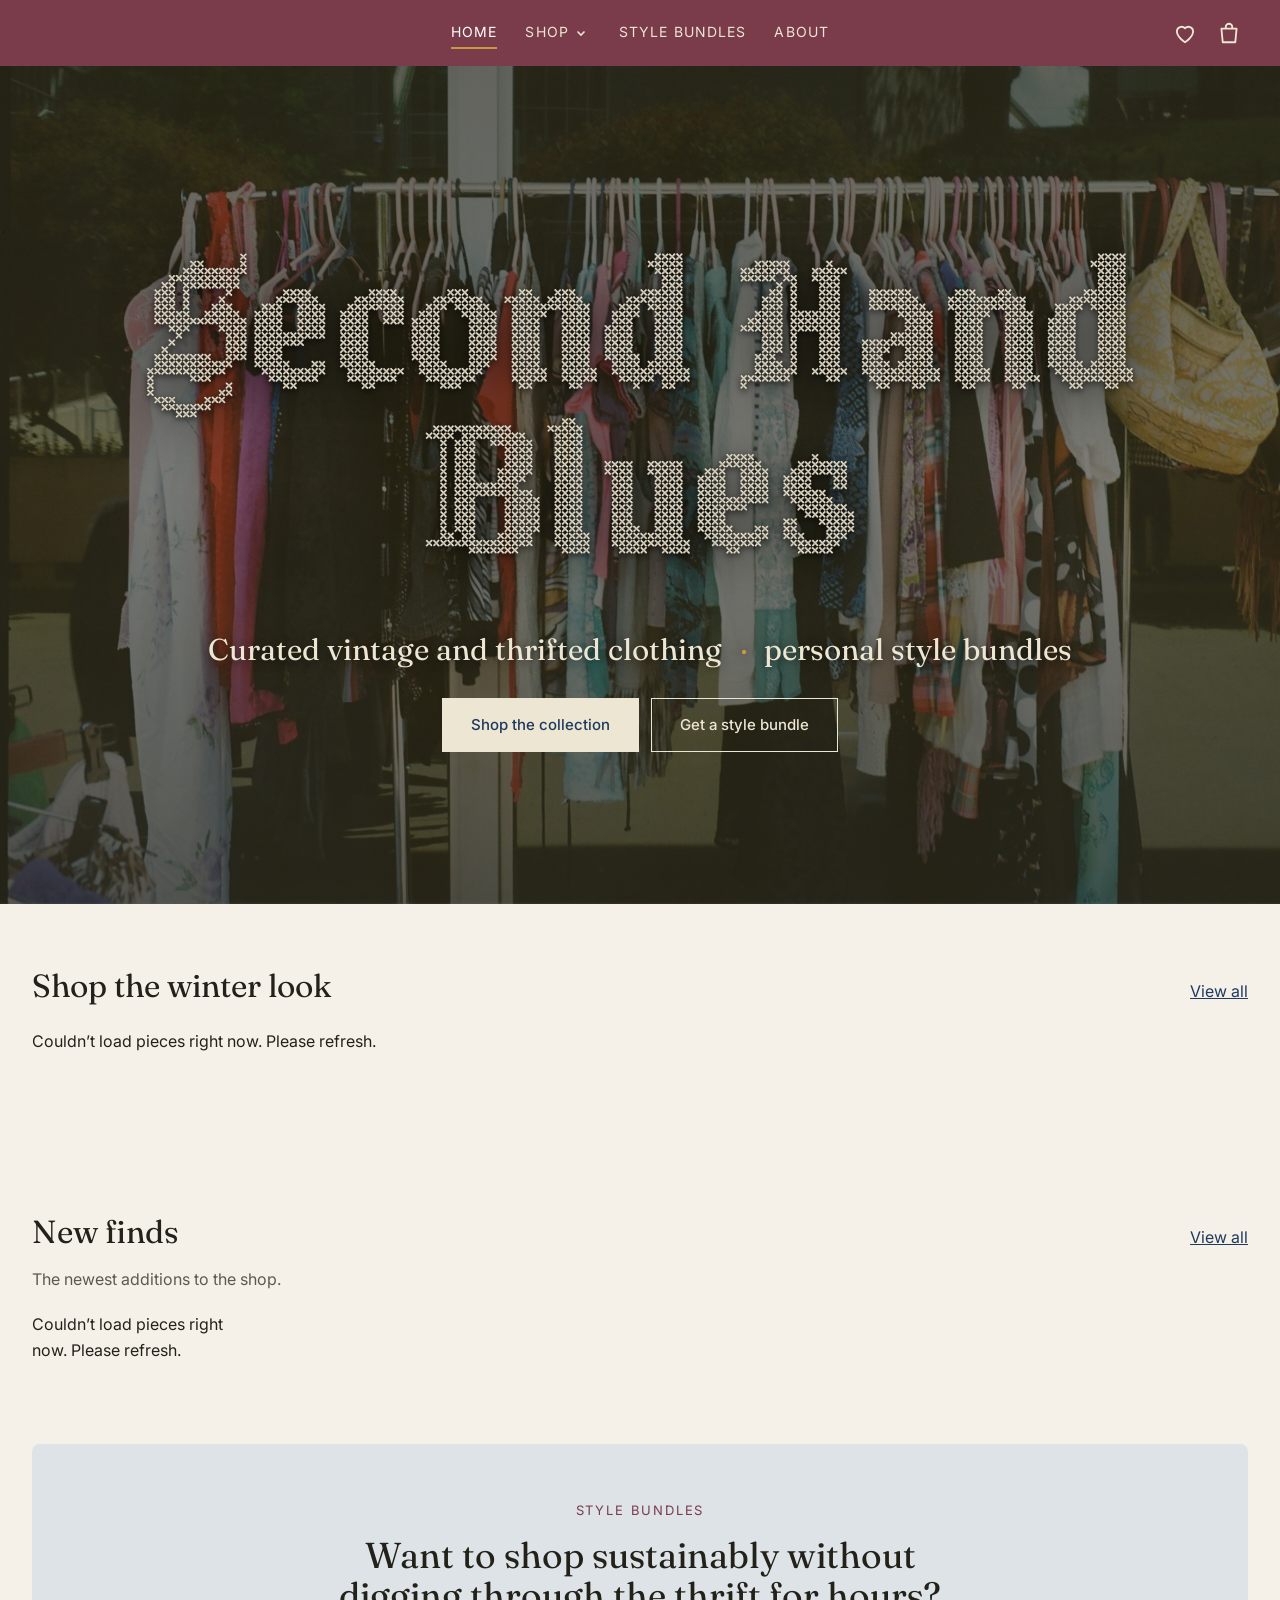
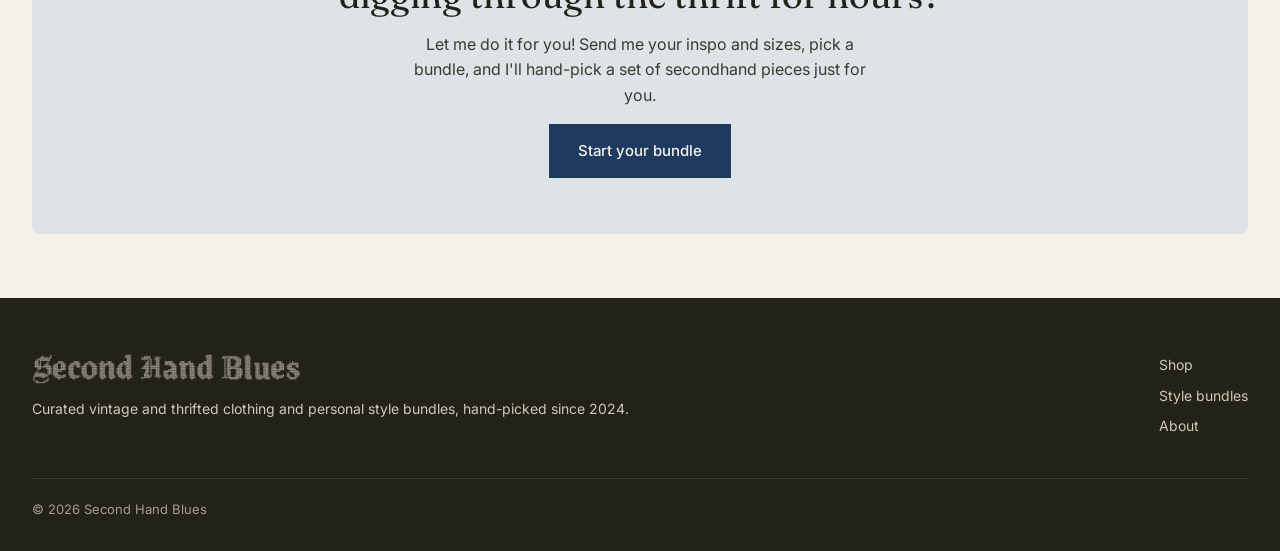
==== commit 848adb5e: "Add files via upload" ====
--- a/index.html
+++ b/index.html
@@ -13,17 +13,26 @@
 <body class="home">
 <header class="site-header">
   <div class="wrap header-bar">
-    
+    <span class="logo-spacer"></span>
     <nav class="main-nav" aria-label="Main">
       <a href="index.html" class="active" aria-current="page">Home</a>
-      <a href="shop.html">Shop</a>
+      <div class="nav-dd">
+        <a href="shop.html">Shop</a><button class="dd-caret" type="button" aria-expanded="false" aria-controls="shopMenu" aria-label="Show shop categories"><svg viewBox="0 0 12 12" aria-hidden="true"><path d="M2.5 4.5 6 8l3.5-3.5"/></svg></button>
+        <div class="dd-panel" id="shopMenu"><div class="dd-inner"><div class="dd-col"><a class="dd-cat" href="shop.html?cat=Tops">Tops</a><ul><li><a href="shop.html?cat=Tops&amp;sub=Tank%20tops%20%26%20camis">Tank tops &amp; camis</a></li><li><a href="shop.html?cat=Tops&amp;sub=Tees">Tees</a></li><li><a href="shop.html?cat=Tops&amp;sub=Long%20sleeves">Long sleeves</a></li><li><a href="shop.html?cat=Tops&amp;sub=Sweaters%20%26%20cardigans">Sweaters &amp; cardigans</a></li><li><a href="shop.html?cat=Tops&amp;sub=Blouses%20%26%20tops">Blouses &amp; tops</a></li><li><a href="shop.html?cat=Tops&amp;sub=Bodysuits">Bodysuits</a></li><li><a href="shop.html?cat=Tops&amp;sub=Outerwear">Outerwear</a></li></ul></div><div class="dd-col"><a class="dd-cat" href="shop.html?cat=Bottoms">Bottoms</a><ul><li><a href="shop.html?cat=Bottoms&amp;sub=Jeans">Jeans</a></li><li><a href="shop.html?cat=Bottoms&amp;sub=Shorts">Shorts</a></li><li><a href="shop.html?cat=Bottoms&amp;sub=Skirts">Skirts</a></li><li><a href="shop.html?cat=Bottoms&amp;sub=Pants">Pants</a></li></ul></div><div class="dd-col"><a class="dd-cat" href="shop.html?cat=Dresses">Dresses</a><ul><li><a href="shop.html?cat=Dresses&amp;sub=Mini%20dresses">Mini dresses</a></li><li><a href="shop.html?cat=Dresses&amp;sub=Midi%20%26%20maxi%20dresses">Midi &amp; maxi dresses</a></li><li><a href="shop.html?cat=Dresses&amp;sub=Slip%20dresses">Slip dresses</a></li></ul></div><div class="dd-col"><a class="dd-cat" href="shop.html?cat=Shoes">Shoes</a><ul><li><a href="shop.html?cat=Shoes&amp;sub=Sneakers">Sneakers</a></li><li><a href="shop.html?cat=Shoes&amp;sub=Flats">Flats</a></li><li><a href="shop.html?cat=Shoes&amp;sub=Boots">Boots</a></li><li><a href="shop.html?cat=Shoes&amp;sub=Sandals%20%26%20heels">Sandals &amp; heels</a></li></ul></div><div class="dd-col"><a class="dd-cat" href="shop.html?cat=Accessories">Accessories</a><ul><li><a href="shop.html?cat=Accessories&amp;sub=Bags">Bags</a></li><li><a href="shop.html?cat=Accessories&amp;sub=Jewelry">Jewelry</a></li><li><a href="shop.html?cat=Accessories&amp;sub=Hats%20%26%20headbands">Hats &amp; headbands</a></li><li><a href="shop.html?cat=Accessories&amp;sub=Sunglasses">Sunglasses</a></li></ul></div></div></div>
+      </div>
       <a href="bundles.html">Style bundles</a>
       <a href="about.html">About</a>
     </nav>
-    <button class="fav-toggle" type="button" aria-label="Favorites" aria-controls="favDrawer" aria-expanded="false">
-      <svg viewBox="0 0 24 24" aria-hidden="true"><path d="M12 20.5s-7.5-4.6-7.5-10.1A4.4 4.4 0 0 1 12 7.6a4.4 4.4 0 0 1 7.5 2.8c0 5.5-7.5 10.1-7.5 10.1z"/></svg>
-      <span class="fav-count" hidden>0</span>
-    </button>
+    <div class="header-icons">
+      <button class="fav-toggle icon-btn" type="button" aria-label="Favorites" aria-controls="favDrawer" aria-expanded="false">
+        <svg viewBox="0 0 24 24" aria-hidden="true"><path d="M12 20.5s-7.5-4.6-7.5-10.1A4.4 4.4 0 0 1 12 7.6a4.4 4.4 0 0 1 7.5 2.8c0 5.5-7.5 10.1-7.5 10.1z"/></svg>
+        <span class="fav-count" hidden>0</span>
+      </button>
+      <button class="cart-toggle icon-btn" type="button" aria-label="Shopping bag">
+        <svg viewBox="0 0 24 24" aria-hidden="true"><path d="M5 8h14l-1.2 12.5H6.2L5 8z"/><path d="M9 8V6.5a3 3 0 0 1 6 0V8"/></svg>
+        <span class="cart-count" hidden>0</span>
+      </button>
+    </div>
   </div>
 </header>
 <aside id="favDrawer" class="fav-drawer" aria-label="Favorites" hidden>
@@ -78,12 +87,11 @@
   <div class="wrap">
     <div class="footer-inner">
       <div class="footer-brand">
-        <img src="logo-line.png" alt="Second Hand Blues" width="2400" height="277">
+        <img src="logo-line.png" alt="Second Hand Blues" width="2400" height="268">
         <p>Curated vintage and thrifted clothing and personal style bundles, hand-picked since 2024.</p>
       </div>
       <nav class="footer-col" aria-label="Site">
-        <strong>Shop</strong>
-        <a href="shop.html">Shop the collection</a>
+        <a href="shop.html">Shop</a>
         <a href="bundles.html">Style bundles</a>
         <a href="about.html">About</a>
       </nav>
--- a/styles.css
+++ b/styles.css
@@ -455,3 +455,66 @@
   .home .site-header .main-nav { flex-wrap: nowrap; gap: 14px; }
   .home .main-nav a { font-size: 13px; letter-spacing: .04em; }
 }
+
+/* ===== Nov 24 v2: centered nav, shop dropdown, cart, heart, filter chips ===== */
+.header-bar { display: grid; grid-template-columns: 1fr auto 1fr; align-items: center; gap: 24px; }
+.site-header .logo, .logo-spacer { justify-self: start; }
+.home .site-header .logo { display: none; }
+.site-header .main-nav { justify-self: center; justify-content: center; flex: none; align-items: center; }
+.header-icons { justify-self: end; display: flex; align-items: center; gap: 6px; }
+.icon-btn { position: relative; background: none; border: 0; padding: 6px; cursor: pointer; color: var(--thread); line-height: 0; margin: 0; }
+.icon-btn svg { width: 26px; height: 26px; fill: none; stroke: currentColor; stroke-width: 1.7; stroke-linejoin: round; }
+.fav-toggle:hover svg { fill: currentColor; }
+.cart-toggle:hover { color: #fff; }
+.fav-count, .cart-count { position: absolute; top: 0; right: -2px; min-width: 18px; height: 18px; padding: 0 4px; background: var(--ochre); color: var(--olive-black); font-size: 11px; font-weight: 500; line-height: 18px; text-align: center; border-radius: 9px; }
+.fav-count[hidden], .cart-count[hidden] { display: none; }
+.shopify-buy-frame--toggle { display: none !important; }
+
+/* Shop dropdown */
+.nav-dd { position: relative; display: flex; align-items: center; gap: 2px; }
+.dd-caret { background: none; border: 0; color: var(--thread); cursor: pointer; padding: 4px; line-height: 0; }
+.dd-caret svg { width: 12px; height: 12px; fill: none; stroke: currentColor; stroke-width: 1.6; transition: transform .2s ease; }
+.nav-dd.open .dd-caret svg, .nav-dd:hover .dd-caret svg { transform: rotate(180deg); }
+.dd-panel { position: absolute; top: 100%; left: 50%; transform: translateX(-50%); padding-top: 16px; z-index: 50; display: none; }
+.nav-dd:hover .dd-panel, .nav-dd.open .dd-panel { display: block; }
+.dd-inner { background: var(--cream); color: var(--text); border-top: 3px solid var(--berry); box-shadow: 0 14px 34px rgba(0,0,0,.18); padding: 26px 30px; display: grid; grid-template-columns: repeat(5, minmax(120px, auto)); gap: 28px; width: max-content; max-width: 94vw; }
+.dd-col ul { list-style: none; margin: 10px 0 0; padding: 0; display: flex; flex-direction: column; gap: 6px; }
+.main-nav .dd-inner a { color: var(--text); border: 0; padding: 0; font-size: 14px; letter-spacing: 0; text-transform: none; }
+.main-nav .dd-inner a.dd-cat { font-family: var(--serif); font-size: 18px; color: var(--ink); }
+.main-nav .dd-inner a:hover { color: var(--berry); text-decoration: underline; text-underline-offset: 3px; }
+
+/* Heart: heart-shaped, appears on hover */
+.heart-btn { background: none; width: 40px; height: 40px; top: 6px; right: 6px; opacity: 0; transition: opacity .15s ease; }
+.heart-btn svg { width: 26px; height: 26px; filter: drop-shadow(0 1px 2px rgba(35,34,26,.25)); }
+.product-card:hover .heart-btn, .heart-btn:focus-visible { opacity: 1; }
+@media (hover: none) { .heart-btn { opacity: 1; } }
+
+/* Footer: unstretched logo */
+.footer-brand img { align-self: flex-start; height: 30px; width: auto; max-width: 100%; object-fit: contain; }
+
+/* Active filter chips */
+.results-bar { display: flex; flex-wrap: wrap; align-items: center; gap: 8px 10px; }
+.active-filters { display: inline-flex; flex-wrap: wrap; gap: 8px; }
+.filter-chip { font: inherit; font-size: 14px; display: inline-flex; align-items: center; gap: 6px; background: var(--dusty); color: var(--ink); border: 0; padding: 4px 10px; cursor: pointer; }
+.chip-x { display: inline-block; width: 0; overflow: hidden; opacity: 0; font-size: 17px; line-height: 1; transition: width .15s ease, opacity .15s ease; }
+.filter-chip:hover .chip-x, .filter-chip:focus-visible .chip-x { width: 12px; opacity: 1; }
+.filter-chip:hover { background: var(--ink-soft); }
+@media (hover: none) { .chip-x { width: 12px; opacity: 1; } }
+.filter-group select { width: 100%; }
+
+/* No results */
+.empty-search { text-align: center; padding: 3.5rem 1rem; display: flex; flex-direction: column; align-items: center; gap: 12px; }
+.empty-search h2 { font-size: 28px; color: var(--text); }
+.empty-search p { max-width: 420px; }
+
+@media (max-width: 760px) {
+  .header-bar { grid-template-columns: 1fr auto; row-gap: 8px; }
+  .site-header .main-nav { grid-column: 1 / -1; grid-row: 2; order: 0; flex-basis: auto; }
+  .home .header-bar { grid-template-columns: 1fr auto; }
+  .home .site-header .main-nav { grid-column: 1; grid-row: 1; justify-self: start; }
+  .logo-spacer { display: none; }
+  .dd-panel { position: fixed; left: 0; right: 0; transform: none; top: auto; padding-top: 10px; }
+  .dd-inner { grid-template-columns: repeat(2, 1fr); width: auto; max-width: none; gap: 20px; padding: 20px; }
+  .nav-dd:hover .dd-panel { display: none; }
+  .nav-dd.open .dd-panel { display: block; }
+}
